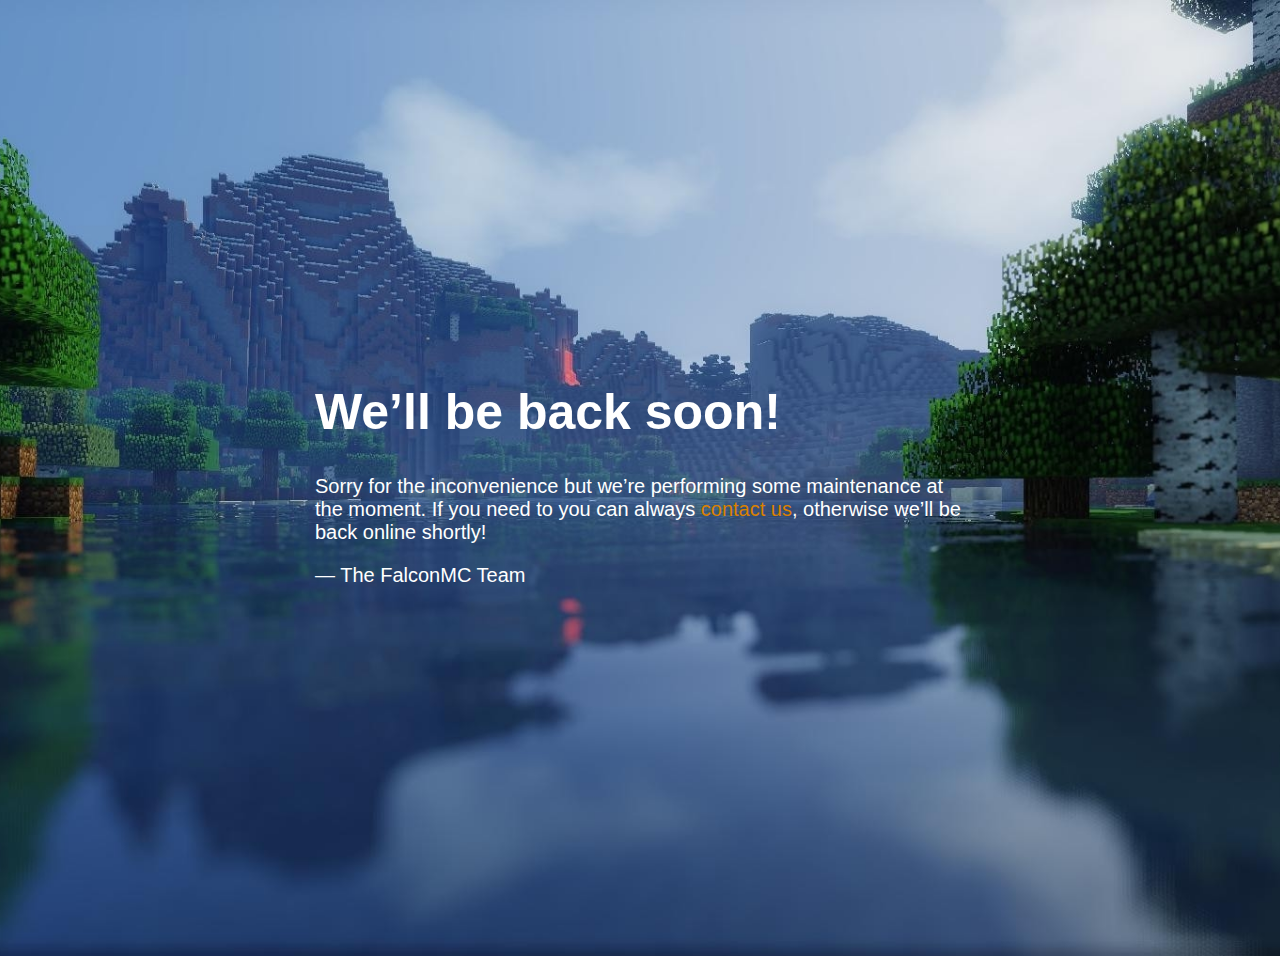
==== index.html @ 45e6666b "Update index.html" ====
<!doctype html>
<title>Site Maintenance</title>
<style>
  body { 
  text-align: center; 
  padding: 150px; background: url(wallpaper.jpg) no-repeat top;
	background-size: cover;
	-webkit-background-size: cover;
	-moz-background-size: cover;
	-o-background-size: cover;
	-ms-background-size: cover;
	position: relative;
	z-index: 0;
	min-height: 100vh;
	align-items: center;
	display: grid;
	padding: 20px 0; 
  }
  
  h1 { 
    font-size: 50px;
  }
  
  body {
    font: 20px Helvetica, sans-serif;
    color: #FFFFFF; 
  }
  
  article { 
    display: block;
    text-align: left;
    width: 650px; margin: 0 auto;
  }
  
  a { color: #dc8100;
    text-decoration: none;
  }
  
  a:hover { color: #333;
    text-decoration: none;
  }
  
</style>

<article>
    <h1>We&rsquo;ll be back soon!</h1>
    <div>
        <p>Sorry for the inconvenience but we&rsquo;re performing some maintenance at the moment. If you need to you can always <a href="https://falcon-network.net/discord">contact us</a>, otherwise we&rsquo;ll be back online shortly!</p>
        <p>&mdash; The FalconMC Team</p>
    </div>
</article>
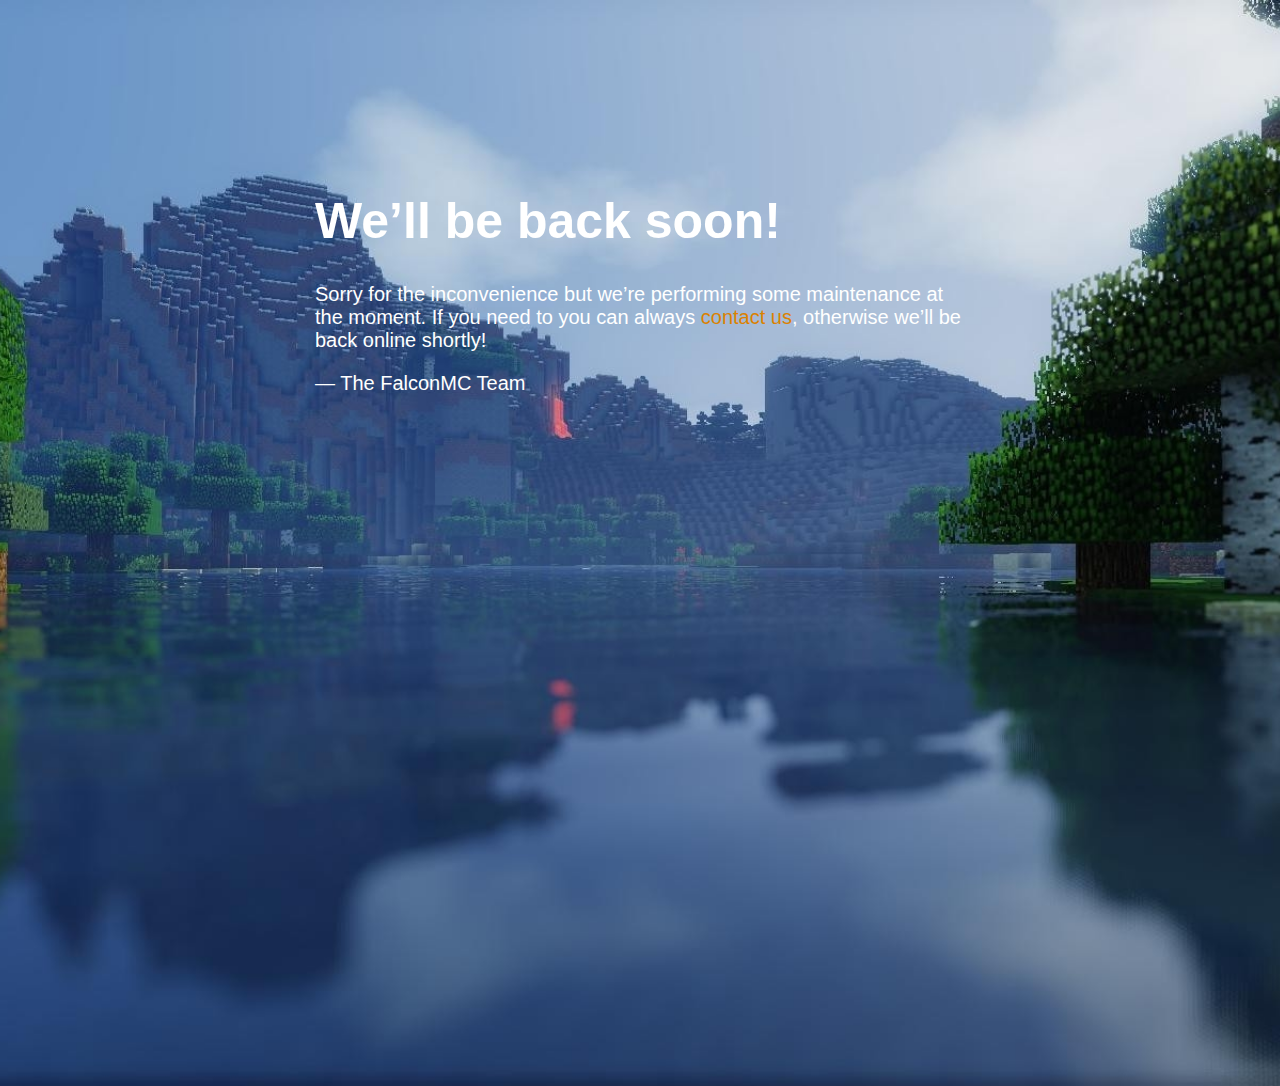
==== commit d36818f9: "Update index.html" ====
--- a/index.html
+++ b/index.html
@@ -1,47 +1,23 @@
 <!doctype html>
-<title>Site Maintenance</title>
+<head>
+    <title>Site Maintenance</title>
+    <meta charset="utf-8"/>
+    <meta name="robots" content="noindex"/>
+    <meta name="viewport" content="width=device-width, initial-scale=1.0">
 <style>
-  body { 
-  text-align: center; 
-  padding: 150px; background: url(wallpaper.jpg) no-repeat top;
-	background-size: cover;
-	-webkit-background-size: cover;
-	-moz-background-size: cover;
-	-o-background-size: cover;
-	-ms-background-size: cover;
-	position: relative;
-	z-index: 0;
-	min-height: 100vh;
-	align-items: center;
-	display: grid;
-	padding: 20px 0; 
-  }
-  
-  h1 { 
-    font-size: 50px;
-  }
-  
-  body {
-    font: 20px Helvetica, sans-serif;
-    color: #FFFFFF; 
-  }
-  
-  article { 
-    display: block;
-    text-align: left;
-    width: 650px; margin: 0 auto;
-  }
-  
-  a { color: #dc8100;
-    text-decoration: none;
-  }
-  
-  a:hover { color: #333;
-    text-decoration: none;
-  }
+	
+	body { text-align: center; padding: 20px; font: 20px Helvetica, sans-serif; color: #333; align-items: center; align-items: center; min-height: 100vh; z-index: 0; position: relative;background: url(wallpaper.jpg) no-repeat top; background-size: cover; -webkit-background-size: cover; -moz-background-size: cover; -o-background-size: cover; -ms-background-size: cover; }
+      @media (min-width: 768px){
+        body{ padding-top: 150px;  font: 20px Helvetica, sans-serif; color: #FFFFFF; }
+      }
+      h1 { font-size: 50px; }
+      article { display: block; text-align: left; max-width: 650px; margin: 0 auto; }
+      a { color: #dc8100; text-decoration: none; }
+      a:hover { color: #333; text-decoration: none; }
   
 </style>
-
+	
+<body>
 <article>
     <h1>We&rsquo;ll be back soon!</h1>
     <div>
@@ -49,3 +25,5 @@
         <p>&mdash; The FalconMC Team</p>
     </div>
 </article>
+	</body>
+	</html>
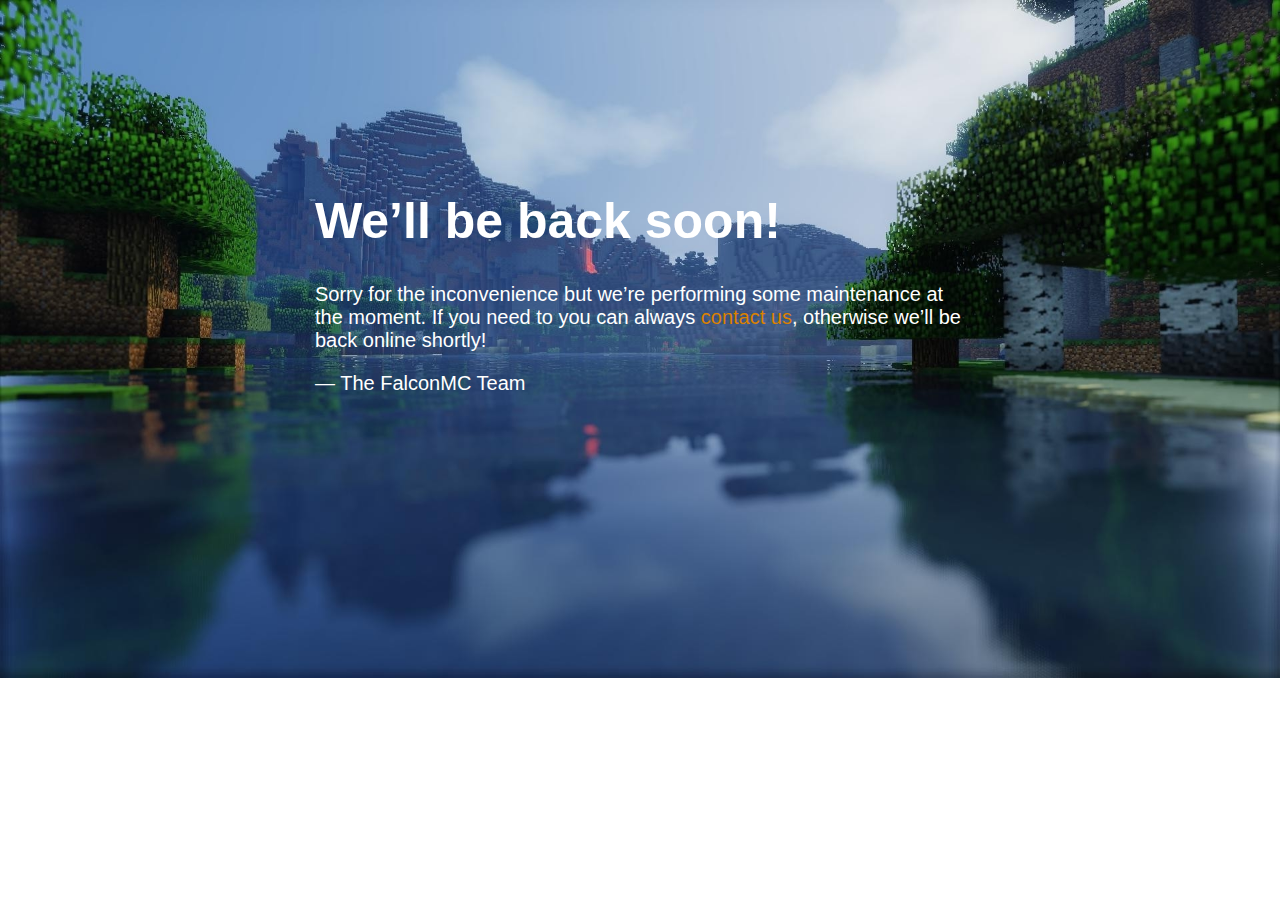
==== commit eaace498: "Update index.html" ====
--- a/index.html
+++ b/index.html
@@ -6,7 +6,7 @@
     <meta name="viewport" content="width=device-width, initial-scale=1.0">
 <style>
 	
-	body { text-align: center; padding: 20px; font: 20px Helvetica, sans-serif; color: #333; align-items: center; align-items: center; min-height: 100vh; z-index: 0; position: relative;background: url(wallpaper.jpg) no-repeat top; background-size: cover; -webkit-background-size: cover; -moz-background-size: cover; -o-background-size: cover; -ms-background-size: cover; }
+	body { text-align: center; padding: 20px; font: 20px Helvetica, sans-serif; color: #333; align-items: center; align-items: center; z-index: 0; position: relative; background: url(wallpaper.jpg) no-repeat top; background-size: cover; -webkit-background-size: cover; -moz-background-size: cover; -o-background-size: cover; -ms-background-size: cover; }
       @media (min-width: 768px){
         body{ padding-top: 150px;  font: 20px Helvetica, sans-serif; color: #FFFFFF; }
       }
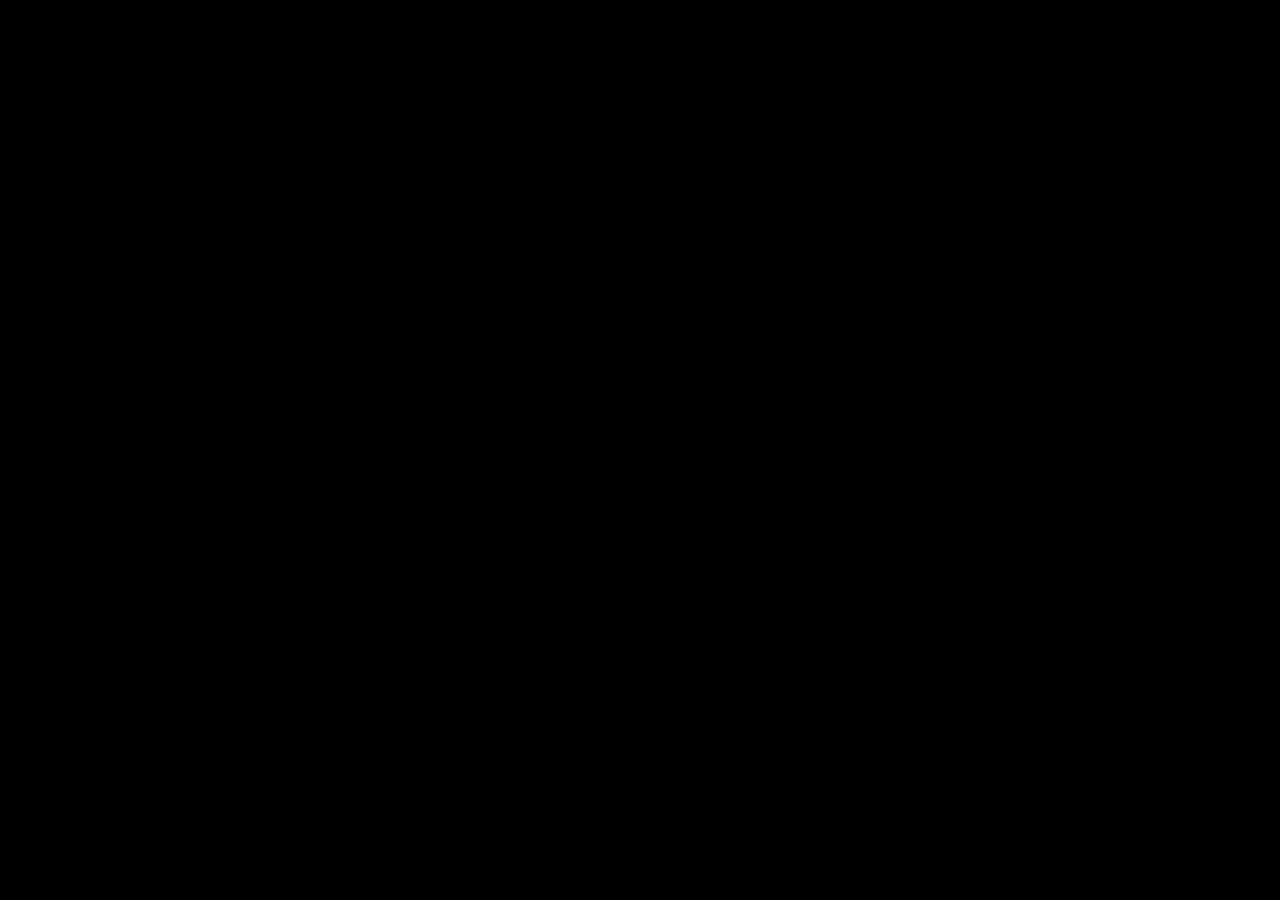
==== commit d0fdb6af: "Rename second-index.html to index.html" ====
--- a/index.html
+++ b/index.html
@@ -1,29 +1,86 @@
-<!doctype html>
-<head>
-    <title>Site Maintenance</title>
-    <meta charset="utf-8"/>
-    <meta name="robots" content="noindex"/>
-    <meta name="viewport" content="width=device-width, initial-scale=1.0">
-<style>
-	
-	body { text-align: center; padding: 20px; font: 20px Helvetica, sans-serif; color: #333; align-items: center; align-items: center; z-index: 0; position: relative; background: url(wallpaper.jpg) no-repeat top; background-size: cover; -webkit-background-size: cover; -moz-background-size: cover; -o-background-size: cover; -ms-background-size: cover; }
-      @media (min-width: 768px){
-        body{ padding-top: 150px;  font: 20px Helvetica, sans-serif; color: #FFFFFF; }
-      }
-      h1 { font-size: 50px; }
-      article { display: block; text-align: left; max-width: 650px; margin: 0 auto; }
-      a { color: #dc8100; text-decoration: none; }
-      a:hover { color: #333; text-decoration: none; }
-  
-</style>
-	
-<body>
-<article>
-    <h1>We&rsquo;ll be back soon!</h1>
-    <div>
-        <p>Sorry for the inconvenience but we&rsquo;re performing some maintenance at the moment. If you need to you can always <a href="https://falcon-network.net/discord">contact us</a>, otherwise we&rsquo;ll be back online shortly!</p>
-        <p>&mdash; The FalconMC Team</p>
-    </div>
-</article>
-	</body>
-	</html>
+<!DOCTYPE html>
+<html>
+<head>
+	<title>FalconMC | Portal</title>
+  	 <meta charset="utf-8" />
+   	 <meta http-equiv="X-UA-Compatible" content="IE=edge" />
+    	 <meta name="HandheldFriendly" content="True" />
+   	 <meta name="viewport" content="width=device-width, initial-scale=1.0" />>
+	<meta charset="utf-8">
+	<link rel="preconnect" href="https://fonts.googleapis.com">
+	<link rel="preconnect" href="https://fonts.gstatic.com" crossorigin>
+	<link href="https://fonts.googleapis.com/css2?family=Open+Sans:wght@400;700&display=swap" rel="stylesheet">
+	<link rel="stylesheet" href="../css/stylesheet.css">
+	<link rel="stylesheet" href="../fontawesome/css/all.min.css">
+	
+	<!-- Favicon -->
+	<link rel="icon" type="image/x-icon" href="../img/falcon.png">
+	
+	<script type='text/javascript' src='//pl17893690.highperformancecpmgate.com/2e/16/d6/2e16d6b03255f016e2cbae845dadb866.js'></script>
+	<script  src="https://code.jquery.com/jquery-3.5.1.min.js"  integrity="sha256-9/aliU8dGd2tb6OSsuzixeV4y/faTqgFtohetphbbj0=" crossorigin="anonymous"></script>
+	<script src="/assets/built/casper.js?v=2ae708477c"></script>
+	<script src="https://unpkg.com/aos@2.3.1/dist/aos.js"></script>
+	<script src="https://code.jquery.com/jquery-2.2.4.min.js"></script>
+	
+	
+</head>
+<body>
+	<div class="container">
+	  <div class="snow">
+		<div class="logo">
+			<img src="../img/falcon.png" alt="FalconMC Server Logo">
+		</div>
+
+
+		<div class="playercount">
+			<p>Play with <span class="sip" data-ip="play.falcon-network.net" data-port="25565">
+			</span> other players on <span class="ip">play.falcon-network.net</span></p>
+		</div>
+		<hr>
+
+		<div class="items">
+			<a href="https://chat.falcon-network.net" class="item forum"> <i class="fa fa-book-open fa-4x" alt="Forum icon" style="color:#ffffff"></i>
+				<div>
+					<p class="title">Forum</p>
+				</div>
+			</a>
+			
+			<a href="https://store.falcon-network.net/" class="item store"> <i class="fa fa-shopping-cart fa-4x" alt="Store icon" style="color:#ffffff"></i>
+				<div>
+					<p class="title">Store</p>
+				</div>
+			</a>
+			
+			<a href="https://falcon-network.net/discord" class="item forums"> <i class="fab fa-discord fa-4x" alt="Discord icon" style="color:#ffffff"></i>
+				<div>
+					<p class="title">Discord</p>
+				</div>
+			</a>
+
+		</div>
+		<br><br><p class="subtitle">Follow us on our amazing platforms!</p><br>
+		<div class="social">
+			<a href="https://falcon-network.net/instagram" class="item forums"> <i class="fab fa-instagram" style="color:#ffffff"></i></a>
+			<a href="https://falcon-network.net/twitter" class="item forums"> <i class="fab fa-twitter" style="color:#ffffff"></i></a>
+			<a href="https://falcon-network.net/youtube" class="item forums"> <i class="fab fa-youtube" style="color:#ffffff"></i></a>
+			<a href="https://falcon-network.net/twitch" class="item forums"> <i class="fab fa-twitch" style="color:#ffffff"></i></a>
+			<a href="https://falcon-network.net/tiktok" class="item forums"> <i class="fab fa-tiktok" style="color:#ffffff"></i></a>
+		</div>
+	  </div>	
+	</div>
+	
+ <div class="intro">
+        <div class="intro-text">
+          <h1 class="hidee">
+            <div id="LogoAnim">
+            </div>
+          </h1>
+        </div>
+      </div>
+      <div class="slider"></div>
+
+	<script src="https://ajax.googleapis.com/ajax/libs/jquery/3.6.0/jquery.min.js"></script>
+	<script src="../js/firefly.js" type="text/javascript"></script>
+	<script src="../js/main.js" type="text/javascript"></script>
+</body>
+</html>
--- a/css/stylesheet.css
+++ b/css/stylesheet.css
@@ -0,0 +1,297 @@
+* {
+	box-sizing: border-box;
+}
+
+body {
+	background: linear-gradient(rgba(20, 26, 35,0.55),rgba(20, 26, 35, 0.55)),
+				url("../img/background.gif") no-repeat center center fixed;
+	background-size: cover;
+	font-family: "Open Sans", Helvetica;
+	margin: 0;
+	position: relative;
+}
+
+html, body {
+	width: 100vw;
+	height: 100vh;
+	overflow-x: hidden;
+	display: -webkit-box;
+	display: -ms-flexbox;
+	display: flex;
+	-webkit-box-pack: center;
+	    -ms-flex-pack: center;
+	        justify-content: center;
+	-webkit-box-align: center;
+	    -ms-flex-align: center;
+	        align-items: center;
+}
+
+a {
+	text-decoration: none;
+}
+
+p {
+	margin: 0;
+	padding: 3px;
+}
+
+.container {
+	text-align: center;
+}
+
+.logo img {
+	width: 225px; /* Change image size for mobile */
+	-webkit-animation-name: logo;
+	        animation-name: logo;
+	-webkit-animation-duration: 5s;
+	        animation-duration: 5s;
+	-webkit-animation-iteration-count: infinite;
+	        animation-iteration-count: infinite;
+	-webkit-animation-timing-function: ease-in-out;
+	        animation-timing-function: ease-in-out;
+}
+
+
+@-webkit-keyframes logo {
+	0% {
+		-webkit-transform: scale(1);
+		        transform: scale(1);
+	}
+	50% {
+		-webkit-transform: scale(1.07);
+		        transform: scale(1.07);
+	}
+	100% {
+		-webkit-transform: scale(1);
+		        transform: scale(1);
+	}
+}
+
+@keyframes logo {
+	0% {
+		-webkit-transform: scale(1);
+		        transform: scale(1);
+	}
+	50% {
+		-webkit-transform: scale(1.07);
+		        transform: scale(1.07);
+	}
+	100% {
+		-webkit-transform: scale(1);
+		        transform: scale(1);
+	}
+}
+
+.playercount {
+	display: inline-block;
+	margin: 20px 15px 0 15px;
+	padding: 2px 0;
+	background-color: transparent;
+	font-size: 1em;
+	color: white;
+	text-align: center;
+	border-radius: 2px 0 2px 0;
+	border-color: #ffffff;
+	line-height: 27px;
+}
+
+.playercount > p > span {
+	font-weight: bold;
+	padding: 1px 4px;
+	border-radius: 3px;
+	background: #737373;
+	margin: 0 3px;
+}
+
+.extrapad {
+	padding: 0;
+}
+
+.ip {
+	cursor: pointer;
+}
+
+.items {
+	display: -webkit-box;
+	display: -ms-flexbox;
+	display: flex;
+	-ms-flex-pack: distribute;
+	    justify-content: space-around;
+	-ms-flex-preferred-size: 100px;
+	    flex-basis: 100px;
+	padding: 18px 0 10px 0;
+
+}
+
+.item img {
+	-webkit-transition: all 0.2s ease;
+	-o-transition: all 0.2s ease;
+	transition: all 0.2s ease;
+	margin-bottom: 7px;
+}
+
+.item img:hover {
+	-webkit-transform:scale(1.1);
+	    -ms-transform:scale(1.1);
+	        transform:scale(1.1);
+}
+
+.img {
+	width: 80%;
+}
+
+.title {
+	font-weight: bold;
+	font-size: 17px;
+	color: white;
+}
+
+.subtitle {
+	color: #ffffff;
+	font-size: 15px;
+}
+
+.title,
+.subtitle {
+	margin: 0;
+	padding: 0;
+}
+
+
+@media {
+
+	.playercount {
+		margin-top: 30px;
+		padding: 5px;
+	}
+
+	.playercount > p > span {
+		padding: 2px 7px;
+	}
+}
+
+@media(min-width: 1250px) {
+	.title {
+		font-size: 24px;
+	}
+
+	.subtitle {
+		font-size: 15px;
+	}
+
+	.logo {
+		margin-bottom: 25px;
+	}
+	.img {
+		width: 100%;
+	}
+	.items {
+		padding: 30px 0 20px 0;
+	}
+	.playercount {
+		font-size: 1.22em;
+		padding: 8px;
+	}
+
+	.extrapad {
+		padding: 0 42.5px;
+	}
+
+	.playercount > p > span {
+		padding: 4px 7px;
+	}
+}
+
+@media(min-width: 1000px) {
+	.items {
+		-webkit-box-pack: center;
+		    -ms-flex-pack: center;
+		        justify-content: center;
+	}
+
+	.item:not(:first-child) {
+		margin-left: 90px;
+	}
+}
+
+/*ANIMATION */
+
+
+.intro {
+    background: black;
+    position: fixed;
+    top: 0;
+    left: 0;
+    width: 100%;
+    height: 100%;
+    z-index: 1000;
+    display: flex;
+    justify-content: center;
+    align-items: center;
+  }
+  .slider {
+    background: linear-gradient(180deg, #EA4433 5%, #E8125B 91%);
+    position: fixed;
+    top: 0;
+    z-index: 1000;
+    left: 0;
+    width: 100%;
+    height: 100%;
+    transform: translateY(100%);
+  }
+  
+  .intro-text {
+    color: rgb(233, 233, 233);
+    font-family: 'Roboto', sans-serif;
+    font-size: 3rem;
+    z-index: 10000;
+  }
+  
+  .hidee {
+    background: black;
+    overflow: hidden;
+    z-index: 10000;
+  }
+  
+  .hidee span {
+    transform: translateY(100%);
+    display: inline-block;
+    
+  }
+  #LogoAnim{
+    position:relative;
+    width:800px;
+    height:300px;
+    background-color:#000;
+    margin:auto;
+    z-index: 10000;
+    overflow:hidden;
+  }
+  
+  #LogoAnim h3 {
+    position: absolute;
+    letter-spacing: 0.2em;
+    text-transform: uppercase;
+    font-weight:700;
+    margin:0;
+    padding:0;
+    z-index: 10003 !important;
+    font-size: 100px;
+    font-weight: 800;
+    text-transform: uppercase;
+    /* Warning: no fallback */
+    background: -webkit-linear-gradient(-86deg, #EA4433 5%, #E8125B 91%);
+    -webkit-background-clip: text;
+    -webkit-text-stroke: 12px transparent;
+    color: #000;
+    width:800px;
+    text-align:center;
+/*     visibility:hidden; */
+    top:65px;
+    font-size: 128px;
+    text-shadow: 0px 4px 10px 0px rgba(255,255,255,0.1);
+    font-family: 'Roboto', sans-serif;
+  } 
+  .slideshow__pause {
+    display: none;
+}
--- a/fontawesome/css/all.min.css
+++ b/fontawesome/css/all.min.css
@@ -0,0 +1,5 @@
+/*!
+ * Font Awesome Free 5.15.3 by @fontawesome - https://fontawesome.com
+ * License - https://fontawesome.com/license/free (Icons: CC BY 4.0, Fonts: SIL OFL 1.1, Code: MIT License)
+ */
+.fa,.fab,.fad,.fal,.far,.fas{-moz-osx-font-smoothing:grayscale;-webkit-font-smoothing:antialiased;display:inline-block;font-style:normal;font-variant:normal;text-rendering:auto;line-height:1}.fa-lg{font-size:1.33333em;line-height:.75em;vertical-align:-.0667em}.fa-xs{font-size:.75em}.fa-sm{font-size:.875em}.fa-1x{font-size:1em}.fa-2x{font-size:2em}.fa-3x{font-size:3em}.fa-4x{font-size:4em}.fa-5x{font-size:5em}.fa-6x{font-size:6em}.fa-7x{font-size:7em}.fa-8x{font-size:8em}.fa-9x{font-size:9em}.fa-10x{font-size:10em}.fa-fw{text-align:center;width:1.25em}.fa-ul{list-style-type:none;margin-left:2.5em;padding-left:0}.fa-ul>li{position:relative}.fa-li{left:-2em;position:absolute;text-align:center;width:2em;line-height:inherit}.fa-border{border:.08em solid #eee;border-radius:.1em;padding:.2em .25em .15em}.fa-pull-left{float:left}.fa-pull-right{float:right}.fa.fa-pull-left,.fab.fa-pull-left,.fal.fa-pull-left,.far.fa-pull-left,.fas.fa-pull-left{margin-right:.3em}.fa.fa-pull-right,.fab.fa-pull-right,.fal.fa-pull-right,.far.fa-pull-right,.fas.fa-pull-right{margin-left:.3em}.fa-spin{-webkit-animation:fa-spin 2s linear infinite;animation:fa-spin 2s linear infinite}.fa-pulse{-webkit-animation:fa-spin 1s steps(8) infinite;animation:fa-spin 1s steps(8) infinite}@-webkit-keyframes fa-spin{0%{-webkit-transform:rotate(0deg);transform:rotate(0deg)}to{-webkit-transform:rotate(1turn);transform:rotate(1turn)}}@keyframes fa-spin{0%{-webkit-transform:rotate(0deg);transform:rotate(0deg)}to{-webkit-transform:rotate(1turn);transform:rotate(1turn)}}.fa-rotate-90{-ms-filter:"progid:DXImageTransform.Microsoft.BasicImage(rotation=1)";-webkit-transform:rotate(90deg);transform:rotate(90deg)}.fa-rotate-180{-ms-filter:"progid:DXImageTransform.Microsoft.BasicImage(rotation=2)";-webkit-transform:rotate(180deg);transform:rotate(180deg)}.fa-rotate-270{-ms-filter:"progid:DXImageTransform.Microsoft.BasicImage(rotation=3)";-webkit-transform:rotate(270deg);transform:rotate(270deg)}.fa-flip-horizontal{-ms-filter:"progid:DXImageTransform.Microsoft.BasicImage(rotation=0, mirror=1)";-webkit-transform:scaleX(-1);transform:scaleX(-1)}.fa-flip-vertical{-webkit-transform:scaleY(-1);transform:scaleY(-1)}.fa-flip-both,.fa-flip-horizontal.fa-flip-vertical,.fa-flip-vertical{-ms-filter:"progid:DXImageTransform.Microsoft.BasicImage(rotation=2, mirror=1)"}.fa-flip-both,.fa-flip-horizontal.fa-flip-vertical{-webkit-transform:scale(-1);transform:scale(-1)}:root .fa-flip-both,:root .fa-flip-horizontal,:root .fa-flip-vertical,:root .fa-rotate-90,:root .fa-rotate-180,:root .fa-rotate-270{-webkit-filter:none;filter:none}.fa-stack{display:inline-block;height:2em;line-height:2em;position:relative;vertical-align:middle;width:2.5em}.fa-stack-1x,.fa-stack-2x{left:0;position:absolute;text-align:center;width:100%}.fa-stack-1x{line-height:inherit}.fa-stack-2x{font-size:2em}.fa-inverse{color:#fff}.fa-500px:before{content:"\f26e"}.fa-accessible-icon:before{content:"\f368"}.fa-accusoft:before{content:"\f369"}.fa-acquisitions-incorporated:before{content:"\f6af"}.fa-ad:before{content:"\f641"}.fa-address-book:before{content:"\f2b9"}.fa-address-card:before{content:"\f2bb"}.fa-adjust:before{content:"\f042"}.fa-adn:before{content:"\f170"}.fa-adversal:before{content:"\f36a"}.fa-affiliatetheme:before{content:"\f36b"}.fa-air-freshener:before{content:"\f5d0"}.fa-airbnb:before{content:"\f834"}.fa-algolia:before{content:"\f36c"}.fa-align-center:before{content:"\f037"}.fa-align-justify:before{content:"\f039"}.fa-align-left:before{content:"\f036"}.fa-align-right:before{content:"\f038"}.fa-alipay:before{content:"\f642"}.fa-allergies:before{content:"\f461"}.fa-amazon:before{content:"\f270"}.fa-amazon-pay:before{content:"\f42c"}.fa-ambulance:before{content:"\f0f9"}.fa-american-sign-language-interpreting:before{content:"\f2a3"}.fa-amilia:before{content:"\f36d"}.fa-anchor:before{content:"\f13d"}.fa-android:before{content:"\f17b"}.fa-angellist:before{content:"\f209"}.fa-angle-double-down:before{content:"\f103"}.fa-angle-double-left:before{content:"\f100"}.fa-angle-double-right:before{content:"\f101"}.fa-angle-double-up:before{content:"\f102"}.fa-angle-down:before{content:"\f107"}.fa-angle-left:before{content:"\f104"}.fa-angle-right:before{content:"\f105"}.fa-angle-up:before{content:"\f106"}.fa-angry:before{content:"\f556"}.fa-angrycreative:before{content:"\f36e"}.fa-angular:before{content:"\f420"}.fa-ankh:before{content:"\f644"}.fa-app-store:before{content:"\f36f"}.fa-app-store-ios:before{content:"\f370"}.fa-apper:before{content:"\f371"}.fa-apple:before{content:"\f179"}.fa-apple-alt:before{content:"\f5d1"}.fa-apple-pay:before{content:"\f415"}.fa-archive:before{content:"\f187"}.fa-archway:before{content:"\f557"}.fa-arrow-alt-circle-down:before{content:"\f358"}.fa-arrow-alt-circle-left:before{content:"\f359"}.fa-arrow-alt-circle-right:before{content:"\f35a"}.fa-arrow-alt-circle-up:before{content:"\f35b"}.fa-arrow-circle-down:before{content:"\f0ab"}.fa-arrow-circle-left:before{content:"\f0a8"}.fa-arrow-circle-right:before{content:"\f0a9"}.fa-arrow-circle-up:before{content:"\f0aa"}.fa-arrow-down:before{content:"\f063"}.fa-arrow-left:before{content:"\f060"}.fa-arrow-right:before{content:"\f061"}.fa-arrow-up:before{content:"\f062"}.fa-arrows-alt:before{content:"\f0b2"}.fa-arrows-alt-h:before{content:"\f337"}.fa-arrows-alt-v:before{content:"\f338"}.fa-artstation:before{content:"\f77a"}.fa-assistive-listening-systems:before{content:"\f2a2"}.fa-asterisk:before{content:"\f069"}.fa-asymmetrik:before{content:"\f372"}.fa-at:before{content:"\f1fa"}.fa-atlas:before{content:"\f558"}.fa-atlassian:before{content:"\f77b"}.fa-atom:before{content:"\f5d2"}.fa-audible:before{content:"\f373"}.fa-audio-description:before{content:"\f29e"}.fa-autoprefixer:before{content:"\f41c"}.fa-avianex:before{content:"\f374"}.fa-aviato:before{content:"\f421"}.fa-award:before{content:"\f559"}.fa-aws:before{content:"\f375"}.fa-baby:before{content:"\f77c"}.fa-baby-carriage:before{content:"\f77d"}.fa-backspace:before{content:"\f55a"}.fa-backward:before{content:"\f04a"}.fa-bacon:before{content:"\f7e5"}.fa-bacteria:before{content:"\e059"}.fa-bacterium:before{content:"\e05a"}.fa-bahai:before{content:"\f666"}.fa-balance-scale:before{content:"\f24e"}.fa-balance-scale-left:before{content:"\f515"}.fa-balance-scale-right:before{content:"\f516"}.fa-ban:before{content:"\f05e"}.fa-band-aid:before{content:"\f462"}.fa-bandcamp:before{content:"\f2d5"}.fa-barcode:before{content:"\f02a"}.fa-bars:before{content:"\f0c9"}.fa-baseball-ball:before{content:"\f433"}.fa-basketball-ball:before{content:"\f434"}.fa-bath:before{content:"\f2cd"}.fa-battery-empty:before{content:"\f244"}.fa-battery-full:before{content:"\f240"}.fa-battery-half:before{content:"\f242"}.fa-battery-quarter:before{content:"\f243"}.fa-battery-three-quarters:before{content:"\f241"}.fa-battle-net:before{content:"\f835"}.fa-bed:before{content:"\f236"}.fa-beer:before{content:"\f0fc"}.fa-behance:before{content:"\f1b4"}.fa-behance-square:before{content:"\f1b5"}.fa-bell:before{content:"\f0f3"}.fa-bell-slash:before{content:"\f1f6"}.fa-bezier-curve:before{content:"\f55b"}.fa-bible:before{content:"\f647"}.fa-bicycle:before{content:"\f206"}.fa-biking:before{content:"\f84a"}.fa-bimobject:before{content:"\f378"}.fa-binoculars:before{content:"\f1e5"}.fa-biohazard:before{content:"\f780"}.fa-birthday-cake:before{content:"\f1fd"}.fa-bitbucket:before{content:"\f171"}.fa-bitcoin:before{content:"\f379"}.fa-bity:before{content:"\f37a"}.fa-black-tie:before{content:"\f27e"}.fa-blackberry:before{content:"\f37b"}.fa-blender:before{content:"\f517"}.fa-blender-phone:before{content:"\f6b6"}.fa-blind:before{content:"\f29d"}.fa-blog:before{content:"\f781"}.fa-blogger:before{content:"\f37c"}.fa-blogger-b:before{content:"\f37d"}.fa-bluetooth:before{content:"\f293"}.fa-bluetooth-b:before{content:"\f294"}.fa-bold:before{content:"\f032"}.fa-bolt:before{content:"\f0e7"}.fa-bomb:before{content:"\f1e2"}.fa-bone:before{content:"\f5d7"}.fa-bong:before{content:"\f55c"}.fa-book:before{content:"\f02d"}.fa-book-dead:before{content:"\f6b7"}.fa-book-medical:before{content:"\f7e6"}.fa-book-open:before{content:"\f518"}.fa-book-reader:before{content:"\f5da"}.fa-bookmark:before{content:"\f02e"}.fa-bootstrap:before{content:"\f836"}.fa-border-all:before{content:"\f84c"}.fa-border-none:before{content:"\f850"}.fa-border-style:before{content:"\f853"}.fa-bowling-ball:before{content:"\f436"}.fa-box:before{content:"\f466"}.fa-box-open:before{content:"\f49e"}.fa-box-tissue:before{content:"\e05b"}.fa-boxes:before{content:"\f468"}.fa-braille:before{content:"\f2a1"}.fa-brain:before{content:"\f5dc"}.fa-bread-slice:before{content:"\f7ec"}.fa-briefcase:before{content:"\f0b1"}.fa-briefcase-medical:before{content:"\f469"}.fa-broadcast-tower:before{content:"\f519"}.fa-broom:before{content:"\f51a"}.fa-brush:before{content:"\f55d"}.fa-btc:before{content:"\f15a"}.fa-buffer:before{content:"\f837"}.fa-bug:before{content:"\f188"}.fa-building:before{content:"\f1ad"}.fa-bullhorn:before{content:"\f0a1"}.fa-bullseye:before{content:"\f140"}.fa-burn:before{content:"\f46a"}.fa-buromobelexperte:before{content:"\f37f"}.fa-bus:before{content:"\f207"}.fa-bus-alt:before{content:"\f55e"}.fa-business-time:before{content:"\f64a"}.fa-buy-n-large:before{content:"\f8a6"}.fa-buysellads:before{content:"\f20d"}.fa-calculator:before{content:"\f1ec"}.fa-calendar:before{content:"\f133"}.fa-calendar-alt:before{content:"\f073"}.fa-calendar-check:before{content:"\f274"}.fa-calendar-day:before{content:"\f783"}.fa-calendar-minus:before{content:"\f272"}.fa-calendar-plus:before{content:"\f271"}.fa-calendar-times:before{content:"\f273"}.fa-calendar-week:before{content:"\f784"}.fa-camera:before{content:"\f030"}.fa-camera-retro:before{content:"\f083"}.fa-campground:before{content:"\f6bb"}.fa-canadian-maple-leaf:before{content:"\f785"}.fa-candy-cane:before{content:"\f786"}.fa-cannabis:before{content:"\f55f"}.fa-capsules:before{content:"\f46b"}.fa-car:before{content:"\f1b9"}.fa-car-alt:before{content:"\f5de"}.fa-car-battery:before{content:"\f5df"}.fa-car-crash:before{content:"\f5e1"}.fa-car-side:before{content:"\f5e4"}.fa-caravan:before{content:"\f8ff"}.fa-caret-down:before{content:"\f0d7"}.fa-caret-left:before{content:"\f0d9"}.fa-caret-right:before{content:"\f0da"}.fa-caret-square-down:before{content:"\f150"}.fa-caret-square-left:before{content:"\f191"}.fa-caret-square-right:before{content:"\f152"}.fa-caret-square-up:before{content:"\f151"}.fa-caret-up:before{content:"\f0d8"}.fa-carrot:before{content:"\f787"}.fa-cart-arrow-down:before{content:"\f218"}.fa-cart-plus:before{content:"\f217"}.fa-cash-register:before{content:"\f788"}.fa-cat:before{content:"\f6be"}.fa-cc-amazon-pay:before{content:"\f42d"}.fa-cc-amex:before{content:"\f1f3"}.fa-cc-apple-pay:before{content:"\f416"}.fa-cc-diners-club:before{content:"\f24c"}.fa-cc-discover:before{content:"\f1f2"}.fa-cc-jcb:before{content:"\f24b"}.fa-cc-mastercard:before{content:"\f1f1"}.fa-cc-paypal:before{content:"\f1f4"}.fa-cc-stripe:before{content:"\f1f5"}.fa-cc-visa:before{content:"\f1f0"}.fa-centercode:before{content:"\f380"}.fa-centos:before{content:"\f789"}.fa-certificate:before{content:"\f0a3"}.fa-chair:before{content:"\f6c0"}.fa-chalkboard:before{content:"\f51b"}.fa-chalkboard-teacher:before{content:"\f51c"}.fa-charging-station:before{content:"\f5e7"}.fa-chart-area:before{content:"\f1fe"}.fa-chart-bar:before{content:"\f080"}.fa-chart-line:before{content:"\f201"}.fa-chart-pie:before{content:"\f200"}.fa-check:before{content:"\f00c"}.fa-check-circle:before{content:"\f058"}.fa-check-double:before{content:"\f560"}.fa-check-square:before{content:"\f14a"}.fa-cheese:before{content:"\f7ef"}.fa-chess:before{content:"\f439"}.fa-chess-bishop:before{content:"\f43a"}.fa-chess-board:before{content:"\f43c"}.fa-chess-king:before{content:"\f43f"}.fa-chess-knight:before{content:"\f441"}.fa-chess-pawn:before{content:"\f443"}.fa-chess-queen:before{content:"\f445"}.fa-chess-rook:before{content:"\f447"}.fa-chevron-circle-down:before{content:"\f13a"}.fa-chevron-circle-left:before{content:"\f137"}.fa-chevron-circle-right:before{content:"\f138"}.fa-chevron-circle-up:before{content:"\f139"}.fa-chevron-down:before{content:"\f078"}.fa-chevron-left:before{content:"\f053"}.fa-chevron-right:before{content:"\f054"}.fa-chevron-up:before{content:"\f077"}.fa-child:before{content:"\f1ae"}.fa-chrome:before{content:"\f268"}.fa-chromecast:before{content:"\f838"}.fa-church:before{content:"\f51d"}.fa-circle:before{content:"\f111"}.fa-circle-notch:before{content:"\f1ce"}.fa-city:before{content:"\f64f"}.fa-clinic-medical:before{content:"\f7f2"}.fa-clipboard:before{content:"\f328"}.fa-clipboard-check:before{content:"\f46c"}.fa-clipboard-list:before{content:"\f46d"}.fa-clock:before{content:"\f017"}.fa-clone:before{content:"\f24d"}.fa-closed-captioning:before{content:"\f20a"}.fa-cloud:before{content:"\f0c2"}.fa-cloud-download-alt:before{content:"\f381"}.fa-cloud-meatball:before{content:"\f73b"}.fa-cloud-moon:before{content:"\f6c3"}.fa-cloud-moon-rain:before{content:"\f73c"}.fa-cloud-rain:before{content:"\f73d"}.fa-cloud-showers-heavy:before{content:"\f740"}.fa-cloud-sun:before{content:"\f6c4"}.fa-cloud-sun-rain:before{content:"\f743"}.fa-cloud-upload-alt:before{content:"\f382"}.fa-cloudflare:before{content:"\e07d"}.fa-cloudscale:before{content:"\f383"}.fa-cloudsmith:before{content:"\f384"}.fa-cloudversify:before{content:"\f385"}.fa-cocktail:before{content:"\f561"}.fa-code:before{content:"\f121"}.fa-code-branch:before{content:"\f126"}.fa-codepen:before{content:"\f1cb"}.fa-codiepie:before{content:"\f284"}.fa-coffee:before{content:"\f0f4"}.fa-cog:before{content:"\f013"}.fa-cogs:before{content:"\f085"}.fa-coins:before{content:"\f51e"}.fa-columns:before{content:"\f0db"}.fa-comment:before{content:"\f075"}.fa-comment-alt:before{content:"\f27a"}.fa-comment-dollar:before{content:"\f651"}.fa-comment-dots:before{content:"\f4ad"}.fa-comment-medical:before{content:"\f7f5"}.fa-comment-slash:before{content:"\f4b3"}.fa-comments:before{content:"\f086"}.fa-comments-dollar:before{content:"\f653"}.fa-compact-disc:before{content:"\f51f"}.fa-compass:before{content:"\f14e"}.fa-compress:before{content:"\f066"}.fa-compress-alt:before{content:"\f422"}.fa-compress-arrows-alt:before{content:"\f78c"}.fa-concierge-bell:before{content:"\f562"}.fa-confluence:before{content:"\f78d"}.fa-connectdevelop:before{content:"\f20e"}.fa-contao:before{content:"\f26d"}.fa-cookie:before{content:"\f563"}.fa-cookie-bite:before{content:"\f564"}.fa-copy:before{content:"\f0c5"}.fa-copyright:before{content:"\f1f9"}.fa-cotton-bureau:before{content:"\f89e"}.fa-couch:before{content:"\f4b8"}.fa-cpanel:before{content:"\f388"}.fa-creative-commons:before{content:"\f25e"}.fa-creative-commons-by:before{content:"\f4e7"}.fa-creative-commons-nc:before{content:"\f4e8"}.fa-creative-commons-nc-eu:before{content:"\f4e9"}.fa-creative-commons-nc-jp:before{content:"\f4ea"}.fa-creative-commons-nd:before{content:"\f4eb"}.fa-creative-commons-pd:before{content:"\f4ec"}.fa-creative-commons-pd-alt:before{content:"\f4ed"}.fa-creative-commons-remix:before{content:"\f4ee"}.fa-creative-commons-sa:before{content:"\f4ef"}.fa-creative-commons-sampling:before{content:"\f4f0"}.fa-creative-commons-sampling-plus:before{content:"\f4f1"}.fa-creative-commons-share:before{content:"\f4f2"}.fa-creative-commons-zero:before{content:"\f4f3"}.fa-credit-card:before{content:"\f09d"}.fa-critical-role:before{content:"\f6c9"}.fa-crop:before{content:"\f125"}.fa-crop-alt:before{content:"\f565"}.fa-cross:before{content:"\f654"}.fa-crosshairs:before{content:"\f05b"}.fa-crow:before{content:"\f520"}.fa-crown:before{content:"\f521"}.fa-crutch:before{content:"\f7f7"}.fa-css3:before{content:"\f13c"}.fa-css3-alt:before{content:"\f38b"}.fa-cube:before{content:"\f1b2"}.fa-cubes:before{content:"\f1b3"}.fa-cut:before{content:"\f0c4"}.fa-cuttlefish:before{content:"\f38c"}.fa-d-and-d:before{content:"\f38d"}.fa-d-and-d-beyond:before{content:"\f6ca"}.fa-dailymotion:before{content:"\e052"}.fa-dashcube:before{content:"\f210"}.fa-database:before{content:"\f1c0"}.fa-deaf:before{content:"\f2a4"}.fa-deezer:before{content:"\e077"}.fa-delicious:before{content:"\f1a5"}.fa-democrat:before{content:"\f747"}.fa-deploydog:before{content:"\f38e"}.fa-deskpro:before{content:"\f38f"}.fa-desktop:before{content:"\f108"}.fa-dev:before{content:"\f6cc"}.fa-deviantart:before{content:"\f1bd"}.fa-dharmachakra:before{content:"\f655"}.fa-dhl:before{content:"\f790"}.fa-diagnoses:before{content:"\f470"}.fa-diaspora:before{content:"\f791"}.fa-dice:before{content:"\f522"}.fa-dice-d20:before{content:"\f6cf"}.fa-dice-d6:before{content:"\f6d1"}.fa-dice-five:before{content:"\f523"}.fa-dice-four:before{content:"\f524"}.fa-dice-one:before{content:"\f525"}.fa-dice-six:before{content:"\f526"}.fa-dice-three:before{content:"\f527"}.fa-dice-two:before{content:"\f528"}.fa-digg:before{content:"\f1a6"}.fa-digital-ocean:before{content:"\f391"}.fa-digital-tachograph:before{content:"\f566"}.fa-directions:before{content:"\f5eb"}.fa-discord:before{content:"\f392"}.fa-discourse:before{content:"\f393"}.fa-disease:before{content:"\f7fa"}.fa-divide:before{content:"\f529"}.fa-dizzy:before{content:"\f567"}.fa-dna:before{content:"\f471"}.fa-dochub:before{content:"\f394"}.fa-docker:before{content:"\f395"}.fa-dog:before{content:"\f6d3"}.fa-dollar-sign:before{content:"\f155"}.fa-dolly:before{content:"\f472"}.fa-dolly-flatbed:before{content:"\f474"}.fa-donate:before{content:"\f4b9"}.fa-door-closed:before{content:"\f52a"}.fa-door-open:before{content:"\f52b"}.fa-dot-circle:before{content:"\f192"}.fa-dove:before{content:"\f4ba"}.fa-download:before{content:"\f019"}.fa-draft2digital:before{content:"\f396"}.fa-drafting-compass:before{content:"\f568"}.fa-dragon:before{content:"\f6d5"}.fa-draw-polygon:before{content:"\f5ee"}.fa-dribbble:before{content:"\f17d"}.fa-dribbble-square:before{content:"\f397"}.fa-dropbox:before{content:"\f16b"}.fa-drum:before{content:"\f569"}.fa-drum-steelpan:before{content:"\f56a"}.fa-drumstick-bite:before{content:"\f6d7"}.fa-drupal:before{content:"\f1a9"}.fa-dumbbell:before{content:"\f44b"}.fa-dumpster:before{content:"\f793"}.fa-dumpster-fire:before{content:"\f794"}.fa-dungeon:before{content:"\f6d9"}.fa-dyalog:before{content:"\f399"}.fa-earlybirds:before{content:"\f39a"}.fa-ebay:before{content:"\f4f4"}.fa-edge:before{content:"\f282"}.fa-edge-legacy:before{content:"\e078"}.fa-edit:before{content:"\f044"}.fa-egg:before{content:"\f7fb"}.fa-eject:before{content:"\f052"}.fa-elementor:before{content:"\f430"}.fa-ellipsis-h:before{content:"\f141"}.fa-ellipsis-v:before{content:"\f142"}.fa-ello:before{content:"\f5f1"}.fa-ember:before{content:"\f423"}.fa-empire:before{content:"\f1d1"}.fa-envelope:before{content:"\f0e0"}.fa-envelope-open:before{content:"\f2b6"}.fa-envelope-open-text:before{content:"\f658"}.fa-envelope-square:before{content:"\f199"}.fa-envira:before{content:"\f299"}.fa-equals:before{content:"\f52c"}.fa-eraser:before{content:"\f12d"}.fa-erlang:before{content:"\f39d"}.fa-ethereum:before{content:"\f42e"}.fa-ethernet:before{content:"\f796"}.fa-etsy:before{content:"\f2d7"}.fa-euro-sign:before{content:"\f153"}.fa-evernote:before{content:"\f839"}.fa-exchange-alt:before{content:"\f362"}.fa-exclamation:before{content:"\f12a"}.fa-exclamation-circle:before{content:"\f06a"}.fa-exclamation-triangle:before{content:"\f071"}.fa-expand:before{content:"\f065"}.fa-expand-alt:before{content:"\f424"}.fa-expand-arrows-alt:before{content:"\f31e"}.fa-expeditedssl:before{content:"\f23e"}.fa-external-link-alt:before{content:"\f35d"}.fa-external-link-square-alt:before{content:"\f360"}.fa-eye:before{content:"\f06e"}.fa-eye-dropper:before{content:"\f1fb"}.fa-eye-slash:before{content:"\f070"}.fa-facebook:before{content:"\f09a"}.fa-facebook-f:before{content:"\f39e"}.fa-facebook-messenger:before{content:"\f39f"}.fa-facebook-square:before{content:"\f082"}.fa-fan:before{content:"\f863"}.fa-fantasy-flight-games:before{content:"\f6dc"}.fa-fast-backward:before{content:"\f049"}.fa-fast-forward:before{content:"\f050"}.fa-faucet:before{content:"\e005"}.fa-fax:before{content:"\f1ac"}.fa-feather:before{content:"\f52d"}.fa-feather-alt:before{content:"\f56b"}.fa-fedex:before{content:"\f797"}.fa-fedora:before{content:"\f798"}.fa-female:before{content:"\f182"}.fa-fighter-jet:before{content:"\f0fb"}.fa-figma:before{content:"\f799"}.fa-file:before{content:"\f15b"}.fa-file-alt:before{content:"\f15c"}.fa-file-archive:before{content:"\f1c6"}.fa-file-audio:before{content:"\f1c7"}.fa-file-code:before{content:"\f1c9"}.fa-file-contract:before{content:"\f56c"}.fa-file-csv:before{content:"\f6dd"}.fa-file-download:before{content:"\f56d"}.fa-file-excel:before{content:"\f1c3"}.fa-file-export:before{content:"\f56e"}.fa-file-image:before{content:"\f1c5"}.fa-file-import:before{content:"\f56f"}.fa-file-invoice:before{content:"\f570"}.fa-file-invoice-dollar:before{content:"\f571"}.fa-file-medical:before{content:"\f477"}.fa-file-medical-alt:before{content:"\f478"}.fa-file-pdf:before{content:"\f1c1"}.fa-file-powerpoint:before{content:"\f1c4"}.fa-file-prescription:before{content:"\f572"}.fa-file-signature:before{content:"\f573"}.fa-file-upload:before{content:"\f574"}.fa-file-video:before{content:"\f1c8"}.fa-file-word:before{content:"\f1c2"}.fa-fill:before{content:"\f575"}.fa-fill-drip:before{content:"\f576"}.fa-film:before{content:"\f008"}.fa-filter:before{content:"\f0b0"}.fa-fingerprint:before{content:"\f577"}.fa-fire:before{content:"\f06d"}.fa-fire-alt:before{content:"\f7e4"}.fa-fire-extinguisher:before{content:"\f134"}.fa-firefox:before{content:"\f269"}.fa-firefox-browser:before{content:"\e007"}.fa-first-aid:before{content:"\f479"}.fa-first-order:before{content:"\f2b0"}.fa-first-order-alt:before{content:"\f50a"}.fa-firstdraft:before{content:"\f3a1"}.fa-fish:before{content:"\f578"}.fa-fist-raised:before{content:"\f6de"}.fa-flag:before{content:"\f024"}.fa-flag-checkered:before{content:"\f11e"}.fa-flag-usa:before{content:"\f74d"}.fa-flask:before{content:"\f0c3"}.fa-flickr:before{content:"\f16e"}.fa-flipboard:before{content:"\f44d"}.fa-flushed:before{content:"\f579"}.fa-fly:before{content:"\f417"}.fa-folder:before{content:"\f07b"}.fa-folder-minus:before{content:"\f65d"}.fa-folder-open:before{content:"\f07c"}.fa-folder-plus:before{content:"\f65e"}.fa-font:before{content:"\f031"}.fa-font-awesome:before{content:"\f2b4"}.fa-font-awesome-alt:before{content:"\f35c"}.fa-font-awesome-flag:before{content:"\f425"}.fa-font-awesome-logo-full:before{content:"\f4e6"}.fa-fonticons:before{content:"\f280"}.fa-fonticons-fi:before{content:"\f3a2"}.fa-football-ball:before{content:"\f44e"}.fa-fort-awesome:before{content:"\f286"}.fa-fort-awesome-alt:before{content:"\f3a3"}.fa-forumbee:before{content:"\f211"}.fa-forward:before{content:"\f04e"}.fa-foursquare:before{content:"\f180"}.fa-free-code-camp:before{content:"\f2c5"}.fa-freebsd:before{content:"\f3a4"}.fa-frog:before{content:"\f52e"}.fa-frown:before{content:"\f119"}.fa-frown-open:before{content:"\f57a"}.fa-fulcrum:before{content:"\f50b"}.fa-funnel-dollar:before{content:"\f662"}.fa-futbol:before{content:"\f1e3"}.fa-galactic-republic:before{content:"\f50c"}.fa-galactic-senate:before{content:"\f50d"}.fa-gamepad:before{content:"\f11b"}.fa-gas-pump:before{content:"\f52f"}.fa-gavel:before{content:"\f0e3"}.fa-gem:before{content:"\f3a5"}.fa-genderless:before{content:"\f22d"}.fa-get-pocket:before{content:"\f265"}.fa-gg:before{content:"\f260"}.fa-gg-circle:before{content:"\f261"}.fa-ghost:before{content:"\f6e2"}.fa-gift:before{content:"\f06b"}.fa-gifts:before{content:"\f79c"}.fa-git:before{content:"\f1d3"}.fa-git-alt:before{content:"\f841"}.fa-git-square:before{content:"\f1d2"}.fa-github:before{content:"\f09b"}.fa-github-alt:before{content:"\f113"}.fa-github-square:before{content:"\f092"}.fa-gitkraken:before{content:"\f3a6"}.fa-gitlab:before{content:"\f296"}.fa-gitter:before{content:"\f426"}.fa-glass-cheers:before{content:"\f79f"}.fa-glass-martini:before{content:"\f000"}.fa-glass-martini-alt:before{content:"\f57b"}.fa-glass-whiskey:before{content:"\f7a0"}.fa-glasses:before{content:"\f530"}.fa-glide:before{content:"\f2a5"}.fa-glide-g:before{content:"\f2a6"}.fa-globe:before{content:"\f0ac"}.fa-globe-africa:before{content:"\f57c"}.fa-globe-americas:before{content:"\f57d"}.fa-globe-asia:before{content:"\f57e"}.fa-globe-europe:before{content:"\f7a2"}.fa-gofore:before{content:"\f3a7"}.fa-golf-ball:before{content:"\f450"}.fa-goodreads:before{content:"\f3a8"}.fa-goodreads-g:before{content:"\f3a9"}.fa-google:before{content:"\f1a0"}.fa-google-drive:before{content:"\f3aa"}.fa-google-pay:before{content:"\e079"}.fa-google-play:before{content:"\f3ab"}.fa-google-plus:before{content:"\f2b3"}.fa-google-plus-g:before{content:"\f0d5"}.fa-google-plus-square:before{content:"\f0d4"}.fa-google-wallet:before{content:"\f1ee"}.fa-gopuram:before{content:"\f664"}.fa-graduation-cap:before{content:"\f19d"}.fa-gratipay:before{content:"\f184"}.fa-grav:before{content:"\f2d6"}.fa-greater-than:before{content:"\f531"}.fa-greater-than-equal:before{content:"\f532"}.fa-grimace:before{content:"\f57f"}.fa-grin:before{content:"\f580"}.fa-grin-alt:before{content:"\f581"}.fa-grin-beam:before{content:"\f582"}.fa-grin-beam-sweat:before{content:"\f583"}.fa-grin-hearts:before{content:"\f584"}.fa-grin-squint:before{content:"\f585"}.fa-grin-squint-tears:before{content:"\f586"}.fa-grin-stars:before{content:"\f587"}.fa-grin-tears:before{content:"\f588"}.fa-grin-tongue:before{content:"\f589"}.fa-grin-tongue-squint:before{content:"\f58a"}.fa-grin-tongue-wink:before{content:"\f58b"}.fa-grin-wink:before{content:"\f58c"}.fa-grip-horizontal:before{content:"\f58d"}.fa-grip-lines:before{content:"\f7a4"}.fa-grip-lines-vertical:before{content:"\f7a5"}.fa-grip-vertical:before{content:"\f58e"}.fa-gripfire:before{content:"\f3ac"}.fa-grunt:before{content:"\f3ad"}.fa-guilded:before{content:"\e07e"}.fa-guitar:before{content:"\f7a6"}.fa-gulp:before{content:"\f3ae"}.fa-h-square:before{content:"\f0fd"}.fa-hacker-news:before{content:"\f1d4"}.fa-hacker-news-square:before{content:"\f3af"}.fa-hackerrank:before{content:"\f5f7"}.fa-hamburger:before{content:"\f805"}.fa-hammer:before{content:"\f6e3"}.fa-hamsa:before{content:"\f665"}.fa-hand-holding:before{content:"\f4bd"}.fa-hand-holding-heart:before{content:"\f4be"}.fa-hand-holding-medical:before{content:"\e05c"}.fa-hand-holding-usd:before{content:"\f4c0"}.fa-hand-holding-water:before{content:"\f4c1"}.fa-hand-lizard:before{content:"\f258"}.fa-hand-middle-finger:before{content:"\f806"}.fa-hand-paper:before{content:"\f256"}.fa-hand-peace:before{content:"\f25b"}.fa-hand-point-down:before{content:"\f0a7"}.fa-hand-point-left:before{content:"\f0a5"}.fa-hand-point-right:before{content:"\f0a4"}.fa-hand-point-up:before{content:"\f0a6"}.fa-hand-pointer:before{content:"\f25a"}.fa-hand-rock:before{content:"\f255"}.fa-hand-scissors:before{content:"\f257"}.fa-hand-sparkles:before{content:"\e05d"}.fa-hand-spock:before{content:"\f259"}.fa-hands:before{content:"\f4c2"}.fa-hands-helping:before{content:"\f4c4"}.fa-hands-wash:before{content:"\e05e"}.fa-handshake:before{content:"\f2b5"}.fa-handshake-alt-slash:before{content:"\e05f"}.fa-handshake-slash:before{content:"\e060"}.fa-hanukiah:before{content:"\f6e6"}.fa-hard-hat:before{content:"\f807"}.fa-hashtag:before{content:"\f292"}.fa-hat-cowboy:before{content:"\f8c0"}.fa-hat-cowboy-side:before{content:"\f8c1"}.fa-hat-wizard:before{content:"\f6e8"}.fa-hdd:before{content:"\f0a0"}.fa-head-side-cough:before{content:"\e061"}.fa-head-side-cough-slash:before{content:"\e062"}.fa-head-side-mask:before{content:"\e063"}.fa-head-side-virus:before{content:"\e064"}.fa-heading:before{content:"\f1dc"}.fa-headphones:before{content:"\f025"}.fa-headphones-alt:before{content:"\f58f"}.fa-headset:before{content:"\f590"}.fa-heart:before{content:"\f004"}.fa-heart-broken:before{content:"\f7a9"}.fa-heartbeat:before{content:"\f21e"}.fa-helicopter:before{content:"\f533"}.fa-highlighter:before{content:"\f591"}.fa-hiking:before{content:"\f6ec"}.fa-hippo:before{content:"\f6ed"}.fa-hips:before{content:"\f452"}.fa-hire-a-helper:before{content:"\f3b0"}.fa-history:before{content:"\f1da"}.fa-hive:before{content:"\e07f"}.fa-hockey-puck:before{content:"\f453"}.fa-holly-berry:before{content:"\f7aa"}.fa-home:before{content:"\f015"}.fa-hooli:before{content:"\f427"}.fa-hornbill:before{content:"\f592"}.fa-horse:before{content:"\f6f0"}.fa-horse-head:before{content:"\f7ab"}.fa-hospital:before{content:"\f0f8"}.fa-hospital-alt:before{content:"\f47d"}.fa-hospital-symbol:before{content:"\f47e"}.fa-hospital-user:before{content:"\f80d"}.fa-hot-tub:before{content:"\f593"}.fa-hotdog:before{content:"\f80f"}.fa-hotel:before{content:"\f594"}.fa-hotjar:before{content:"\f3b1"}.fa-hourglass:before{content:"\f254"}.fa-hourglass-end:before{content:"\f253"}.fa-hourglass-half:before{content:"\f252"}.fa-hourglass-start:before{content:"\f251"}.fa-house-damage:before{content:"\f6f1"}.fa-house-user:before{content:"\e065"}.fa-houzz:before{content:"\f27c"}.fa-hryvnia:before{content:"\f6f2"}.fa-html5:before{content:"\f13b"}.fa-hubspot:before{content:"\f3b2"}.fa-i-cursor:before{content:"\f246"}.fa-ice-cream:before{content:"\f810"}.fa-icicles:before{content:"\f7ad"}.fa-icons:before{content:"\f86d"}.fa-id-badge:before{content:"\f2c1"}.fa-id-card:before{content:"\f2c2"}.fa-id-card-alt:before{content:"\f47f"}.fa-ideal:before{content:"\e013"}.fa-igloo:before{content:"\f7ae"}.fa-image:before{content:"\f03e"}.fa-images:before{content:"\f302"}.fa-imdb:before{content:"\f2d8"}.fa-inbox:before{content:"\f01c"}.fa-indent:before{content:"\f03c"}.fa-industry:before{content:"\f275"}.fa-infinity:before{content:"\f534"}.fa-info:before{content:"\f129"}.fa-info-circle:before{content:"\f05a"}.fa-innosoft:before{content:"\e080"}.fa-instagram:before{content:"\f16d"}.fa-instagram-square:before{content:"\e055"}.fa-instalod:before{content:"\e081"}.fa-intercom:before{content:"\f7af"}.fa-internet-explorer:before{content:"\f26b"}.fa-invision:before{content:"\f7b0"}.fa-ioxhost:before{content:"\f208"}.fa-italic:before{content:"\f033"}.fa-itch-io:before{content:"\f83a"}.fa-itunes:before{content:"\f3b4"}.fa-itunes-note:before{content:"\f3b5"}.fa-java:before{content:"\f4e4"}.fa-jedi:before{content:"\f669"}.fa-jedi-order:before{content:"\f50e"}.fa-jenkins:before{content:"\f3b6"}.fa-jira:before{content:"\f7b1"}.fa-joget:before{content:"\f3b7"}.fa-joint:before{content:"\f595"}.fa-joomla:before{content:"\f1aa"}.fa-journal-whills:before{content:"\f66a"}.fa-js:before{content:"\f3b8"}.fa-js-square:before{content:"\f3b9"}.fa-jsfiddle:before{content:"\f1cc"}.fa-kaaba:before{content:"\f66b"}.fa-kaggle:before{content:"\f5fa"}.fa-key:before{content:"\f084"}.fa-keybase:before{content:"\f4f5"}.fa-keyboard:before{content:"\f11c"}.fa-keycdn:before{content:"\f3ba"}.fa-khanda:before{content:"\f66d"}.fa-kickstarter:before{content:"\f3bb"}.fa-kickstarter-k:before{content:"\f3bc"}.fa-kiss:before{content:"\f596"}.fa-kiss-beam:before{content:"\f597"}.fa-kiss-wink-heart:before{content:"\f598"}.fa-kiwi-bird:before{content:"\f535"}.fa-korvue:before{content:"\f42f"}.fa-landmark:before{content:"\f66f"}.fa-language:before{content:"\f1ab"}.fa-laptop:before{content:"\f109"}.fa-laptop-code:before{content:"\f5fc"}.fa-laptop-house:before{content:"\e066"}.fa-laptop-medical:before{content:"\f812"}.fa-laravel:before{content:"\f3bd"}.fa-lastfm:before{content:"\f202"}.fa-lastfm-square:before{content:"\f203"}.fa-laugh:before{content:"\f599"}.fa-laugh-beam:before{content:"\f59a"}.fa-laugh-squint:before{content:"\f59b"}.fa-laugh-wink:before{content:"\f59c"}.fa-layer-group:before{content:"\f5fd"}.fa-leaf:before{content:"\f06c"}.fa-leanpub:before{content:"\f212"}.fa-lemon:before{content:"\f094"}.fa-less:before{content:"\f41d"}.fa-less-than:before{content:"\f536"}.fa-less-than-equal:before{content:"\f537"}.fa-level-down-alt:before{content:"\f3be"}.fa-level-up-alt:before{content:"\f3bf"}.fa-life-ring:before{content:"\f1cd"}.fa-lightbulb:before{content:"\f0eb"}.fa-line:before{content:"\f3c0"}.fa-link:before{content:"\f0c1"}.fa-linkedin:before{content:"\f08c"}.fa-linkedin-in:before{content:"\f0e1"}.fa-linode:before{content:"\f2b8"}.fa-linux:before{content:"\f17c"}.fa-lira-sign:before{content:"\f195"}.fa-list:before{content:"\f03a"}.fa-list-alt:before{content:"\f022"}.fa-list-ol:before{content:"\f0cb"}.fa-list-ul:before{content:"\f0ca"}.fa-location-arrow:before{content:"\f124"}.fa-lock:before{content:"\f023"}.fa-lock-open:before{content:"\f3c1"}.fa-long-arrow-alt-down:before{content:"\f309"}.fa-long-arrow-alt-left:before{content:"\f30a"}.fa-long-arrow-alt-right:before{content:"\f30b"}.fa-long-arrow-alt-up:before{content:"\f30c"}.fa-low-vision:before{content:"\f2a8"}.fa-luggage-cart:before{content:"\f59d"}.fa-lungs:before{content:"\f604"}.fa-lungs-virus:before{content:"\e067"}.fa-lyft:before{content:"\f3c3"}.fa-magento:before{content:"\f3c4"}.fa-magic:before{content:"\f0d0"}.fa-magnet:before{content:"\f076"}.fa-mail-bulk:before{content:"\f674"}.fa-mailchimp:before{content:"\f59e"}.fa-male:before{content:"\f183"}.fa-mandalorian:before{content:"\f50f"}.fa-map:before{content:"\f279"}.fa-map-marked:before{content:"\f59f"}.fa-map-marked-alt:before{content:"\f5a0"}.fa-map-marker:before{content:"\f041"}.fa-map-marker-alt:before{content:"\f3c5"}.fa-map-pin:before{content:"\f276"}.fa-map-signs:before{content:"\f277"}.fa-markdown:before{content:"\f60f"}.fa-marker:before{content:"\f5a1"}.fa-mars:before{content:"\f222"}.fa-mars-double:before{content:"\f227"}.fa-mars-stroke:before{content:"\f229"}.fa-mars-stroke-h:before{content:"\f22b"}.fa-mars-stroke-v:before{content:"\f22a"}.fa-mask:before{content:"\f6fa"}.fa-mastodon:before{content:"\f4f6"}.fa-maxcdn:before{content:"\f136"}.fa-mdb:before{content:"\f8ca"}.fa-medal:before{content:"\f5a2"}.fa-medapps:before{content:"\f3c6"}.fa-medium:before{content:"\f23a"}.fa-medium-m:before{content:"\f3c7"}.fa-medkit:before{content:"\f0fa"}.fa-medrt:before{content:"\f3c8"}.fa-meetup:before{content:"\f2e0"}.fa-megaport:before{content:"\f5a3"}.fa-meh:before{content:"\f11a"}.fa-meh-blank:before{content:"\f5a4"}.fa-meh-rolling-eyes:before{content:"\f5a5"}.fa-memory:before{content:"\f538"}.fa-mendeley:before{content:"\f7b3"}.fa-menorah:before{content:"\f676"}.fa-mercury:before{content:"\f223"}.fa-meteor:before{content:"\f753"}.fa-microblog:before{content:"\e01a"}.fa-microchip:before{content:"\f2db"}.fa-microphone:before{content:"\f130"}.fa-microphone-alt:before{content:"\f3c9"}.fa-microphone-alt-slash:before{content:"\f539"}.fa-microphone-slash:before{content:"\f131"}.fa-microscope:before{content:"\f610"}.fa-microsoft:before{content:"\f3ca"}.fa-minus:before{content:"\f068"}.fa-minus-circle:before{content:"\f056"}.fa-minus-square:before{content:"\f146"}.fa-mitten:before{content:"\f7b5"}.fa-mix:before{content:"\f3cb"}.fa-mixcloud:before{content:"\f289"}.fa-mixer:before{content:"\e056"}.fa-mizuni:before{content:"\f3cc"}.fa-mobile:before{content:"\f10b"}.fa-mobile-alt:before{content:"\f3cd"}.fa-modx:before{content:"\f285"}.fa-monero:before{content:"\f3d0"}.fa-money-bill:before{content:"\f0d6"}.fa-money-bill-alt:before{content:"\f3d1"}.fa-money-bill-wave:before{content:"\f53a"}.fa-money-bill-wave-alt:before{content:"\f53b"}.fa-money-check:before{content:"\f53c"}.fa-money-check-alt:before{content:"\f53d"}.fa-monument:before{content:"\f5a6"}.fa-moon:before{content:"\f186"}.fa-mortar-pestle:before{content:"\f5a7"}.fa-mosque:before{content:"\f678"}.fa-motorcycle:before{content:"\f21c"}.fa-mountain:before{content:"\f6fc"}.fa-mouse:before{content:"\f8cc"}.fa-mouse-pointer:before{content:"\f245"}.fa-mug-hot:before{content:"\f7b6"}.fa-music:before{content:"\f001"}.fa-napster:before{content:"\f3d2"}.fa-neos:before{content:"\f612"}.fa-network-wired:before{content:"\f6ff"}.fa-neuter:before{content:"\f22c"}.fa-newspaper:before{content:"\f1ea"}.fa-nimblr:before{content:"\f5a8"}.fa-node:before{content:"\f419"}.fa-node-js:before{content:"\f3d3"}.fa-not-equal:before{content:"\f53e"}.fa-notes-medical:before{content:"\f481"}.fa-npm:before{content:"\f3d4"}.fa-ns8:before{content:"\f3d5"}.fa-nutritionix:before{content:"\f3d6"}.fa-object-group:before{content:"\f247"}.fa-object-ungroup:before{content:"\f248"}.fa-octopus-deploy:before{content:"\e082"}.fa-odnoklassniki:before{content:"\f263"}.fa-odnoklassniki-square:before{content:"\f264"}.fa-oil-can:before{content:"\f613"}.fa-old-republic:before{content:"\f510"}.fa-om:before{content:"\f679"}.fa-opencart:before{content:"\f23d"}.fa-openid:before{content:"\f19b"}.fa-opera:before{content:"\f26a"}.fa-optin-monster:before{content:"\f23c"}.fa-orcid:before{content:"\f8d2"}.fa-osi:before{content:"\f41a"}.fa-otter:before{content:"\f700"}.fa-outdent:before{content:"\f03b"}.fa-page4:before{content:"\f3d7"}.fa-pagelines:before{content:"\f18c"}.fa-pager:before{content:"\f815"}.fa-paint-brush:before{content:"\f1fc"}.fa-paint-roller:before{content:"\f5aa"}.fa-palette:before{content:"\f53f"}.fa-palfed:before{content:"\f3d8"}.fa-pallet:before{content:"\f482"}.fa-paper-plane:before{content:"\f1d8"}.fa-paperclip:before{content:"\f0c6"}.fa-parachute-box:before{content:"\f4cd"}.fa-paragraph:before{content:"\f1dd"}.fa-parking:before{content:"\f540"}.fa-passport:before{content:"\f5ab"}.fa-pastafarianism:before{content:"\f67b"}.fa-paste:before{content:"\f0ea"}.fa-patreon:before{content:"\f3d9"}.fa-pause:before{content:"\f04c"}.fa-pause-circle:before{content:"\f28b"}.fa-paw:before{content:"\f1b0"}.fa-paypal:before{content:"\f1ed"}.fa-peace:before{content:"\f67c"}.fa-pen:before{content:"\f304"}.fa-pen-alt:before{content:"\f305"}.fa-pen-fancy:before{content:"\f5ac"}.fa-pen-nib:before{content:"\f5ad"}.fa-pen-square:before{content:"\f14b"}.fa-pencil-alt:before{content:"\f303"}.fa-pencil-ruler:before{content:"\f5ae"}.fa-penny-arcade:before{content:"\f704"}.fa-people-arrows:before{content:"\e068"}.fa-people-carry:before{content:"\f4ce"}.fa-pepper-hot:before{content:"\f816"}.fa-perbyte:before{content:"\e083"}.fa-percent:before{content:"\f295"}.fa-percentage:before{content:"\f541"}.fa-periscope:before{content:"\f3da"}.fa-person-booth:before{content:"\f756"}.fa-phabricator:before{content:"\f3db"}.fa-phoenix-framework:before{content:"\f3dc"}.fa-phoenix-squadron:before{content:"\f511"}.fa-phone:before{content:"\f095"}.fa-phone-alt:before{content:"\f879"}.fa-phone-slash:before{content:"\f3dd"}.fa-phone-square:before{content:"\f098"}.fa-phone-square-alt:before{content:"\f87b"}.fa-phone-volume:before{content:"\f2a0"}.fa-photo-video:before{content:"\f87c"}.fa-php:before{content:"\f457"}.fa-pied-piper:before{content:"\f2ae"}.fa-pied-piper-alt:before{content:"\f1a8"}.fa-pied-piper-hat:before{content:"\f4e5"}.fa-pied-piper-pp:before{content:"\f1a7"}.fa-pied-piper-square:before{content:"\e01e"}.fa-piggy-bank:before{content:"\f4d3"}.fa-pills:before{content:"\f484"}.fa-pinterest:before{content:"\f0d2"}.fa-pinterest-p:before{content:"\f231"}.fa-pinterest-square:before{content:"\f0d3"}.fa-pizza-slice:before{content:"\f818"}.fa-place-of-worship:before{content:"\f67f"}.fa-plane:before{content:"\f072"}.fa-plane-arrival:before{content:"\f5af"}.fa-plane-departure:before{content:"\f5b0"}.fa-plane-slash:before{content:"\e069"}.fa-play:before{content:"\f04b"}.fa-play-circle:before{content:"\f144"}.fa-playstation:before{content:"\f3df"}.fa-plug:before{content:"\f1e6"}.fa-plus:before{content:"\f067"}.fa-plus-circle:before{content:"\f055"}.fa-plus-square:before{content:"\f0fe"}.fa-podcast:before{content:"\f2ce"}.fa-poll:before{content:"\f681"}.fa-poll-h:before{content:"\f682"}.fa-poo:before{content:"\f2fe"}.fa-poo-storm:before{content:"\f75a"}.fa-poop:before{content:"\f619"}.fa-portrait:before{content:"\f3e0"}.fa-pound-sign:before{content:"\f154"}.fa-power-off:before{content:"\f011"}.fa-pray:before{content:"\f683"}.fa-praying-hands:before{content:"\f684"}.fa-prescription:before{content:"\f5b1"}.fa-prescription-bottle:before{content:"\f485"}.fa-prescription-bottle-alt:before{content:"\f486"}.fa-print:before{content:"\f02f"}.fa-procedures:before{content:"\f487"}.fa-product-hunt:before{content:"\f288"}.fa-project-diagram:before{content:"\f542"}.fa-pump-medical:before{content:"\e06a"}.fa-pump-soap:before{content:"\e06b"}.fa-pushed:before{content:"\f3e1"}.fa-puzzle-piece:before{content:"\f12e"}.fa-python:before{content:"\f3e2"}.fa-qq:before{content:"\f1d6"}.fa-qrcode:before{content:"\f029"}.fa-question:before{content:"\f128"}.fa-question-circle:before{content:"\f059"}.fa-quidditch:before{content:"\f458"}.fa-quinscape:before{content:"\f459"}.fa-quora:before{content:"\f2c4"}.fa-quote-left:before{content:"\f10d"}.fa-quote-right:before{content:"\f10e"}.fa-quran:before{content:"\f687"}.fa-r-project:before{content:"\f4f7"}.fa-radiation:before{content:"\f7b9"}.fa-radiation-alt:before{content:"\f7ba"}.fa-rainbow:before{content:"\f75b"}.fa-random:before{content:"\f074"}.fa-raspberry-pi:before{content:"\f7bb"}.fa-ravelry:before{content:"\f2d9"}.fa-react:before{content:"\f41b"}.fa-reacteurope:before{content:"\f75d"}.fa-readme:before{content:"\f4d5"}.fa-rebel:before{content:"\f1d0"}.fa-receipt:before{content:"\f543"}.fa-record-vinyl:before{content:"\f8d9"}.fa-recycle:before{content:"\f1b8"}.fa-red-river:before{content:"\f3e3"}.fa-reddit:before{content:"\f1a1"}.fa-reddit-alien:before{content:"\f281"}.fa-reddit-square:before{content:"\f1a2"}.fa-redhat:before{content:"\f7bc"}.fa-redo:before{content:"\f01e"}.fa-redo-alt:before{content:"\f2f9"}.fa-registered:before{content:"\f25d"}.fa-remove-format:before{content:"\f87d"}.fa-renren:before{content:"\f18b"}.fa-reply:before{content:"\f3e5"}.fa-reply-all:before{content:"\f122"}.fa-replyd:before{content:"\f3e6"}.fa-republican:before{content:"\f75e"}.fa-researchgate:before{content:"\f4f8"}.fa-resolving:before{content:"\f3e7"}.fa-restroom:before{content:"\f7bd"}.fa-retweet:before{content:"\f079"}.fa-rev:before{content:"\f5b2"}.fa-ribbon:before{content:"\f4d6"}.fa-ring:before{content:"\f70b"}.fa-road:before{content:"\f018"}.fa-robot:before{content:"\f544"}.fa-rocket:before{content:"\f135"}.fa-rocketchat:before{content:"\f3e8"}.fa-rockrms:before{content:"\f3e9"}.fa-route:before{content:"\f4d7"}.fa-rss:before{content:"\f09e"}.fa-rss-square:before{content:"\f143"}.fa-ruble-sign:before{content:"\f158"}.fa-ruler:before{content:"\f545"}.fa-ruler-combined:before{content:"\f546"}.fa-ruler-horizontal:before{content:"\f547"}.fa-ruler-vertical:before{content:"\f548"}.fa-running:before{content:"\f70c"}.fa-rupee-sign:before{content:"\f156"}.fa-rust:before{content:"\e07a"}.fa-sad-cry:before{content:"\f5b3"}.fa-sad-tear:before{content:"\f5b4"}.fa-safari:before{content:"\f267"}.fa-salesforce:before{content:"\f83b"}.fa-sass:before{content:"\f41e"}.fa-satellite:before{content:"\f7bf"}.fa-satellite-dish:before{content:"\f7c0"}.fa-save:before{content:"\f0c7"}.fa-schlix:before{content:"\f3ea"}.fa-school:before{content:"\f549"}.fa-screwdriver:before{content:"\f54a"}.fa-scribd:before{content:"\f28a"}.fa-scroll:before{content:"\f70e"}.fa-sd-card:before{content:"\f7c2"}.fa-search:before{content:"\f002"}.fa-search-dollar:before{content:"\f688"}.fa-search-location:before{content:"\f689"}.fa-search-minus:before{content:"\f010"}.fa-search-plus:before{content:"\f00e"}.fa-searchengin:before{content:"\f3eb"}.fa-seedling:before{content:"\f4d8"}.fa-sellcast:before{content:"\f2da"}.fa-sellsy:before{content:"\f213"}.fa-server:before{content:"\f233"}.fa-servicestack:before{content:"\f3ec"}.fa-shapes:before{content:"\f61f"}.fa-share:before{content:"\f064"}.fa-share-alt:before{content:"\f1e0"}.fa-share-alt-square:before{content:"\f1e1"}.fa-share-square:before{content:"\f14d"}.fa-shekel-sign:before{content:"\f20b"}.fa-shield-alt:before{content:"\f3ed"}.fa-shield-virus:before{content:"\e06c"}.fa-ship:before{content:"\f21a"}.fa-shipping-fast:before{content:"\f48b"}.fa-shirtsinbulk:before{content:"\f214"}.fa-shoe-prints:before{content:"\f54b"}.fa-shopify:before{content:"\e057"}.fa-shopping-bag:before{content:"\f290"}.fa-shopping-basket:before{content:"\f291"}.fa-shopping-cart:before{content:"\f07a"}.fa-shopware:before{content:"\f5b5"}.fa-shower:before{content:"\f2cc"}.fa-shuttle-van:before{content:"\f5b6"}.fa-sign:before{content:"\f4d9"}.fa-sign-in-alt:before{content:"\f2f6"}.fa-sign-language:before{content:"\f2a7"}.fa-sign-out-alt:before{content:"\f2f5"}.fa-signal:before{content:"\f012"}.fa-signature:before{content:"\f5b7"}.fa-sim-card:before{content:"\f7c4"}.fa-simplybuilt:before{content:"\f215"}.fa-sink:before{content:"\e06d"}.fa-sistrix:before{content:"\f3ee"}.fa-sitemap:before{content:"\f0e8"}.fa-sith:before{content:"\f512"}.fa-skating:before{content:"\f7c5"}.fa-sketch:before{content:"\f7c6"}.fa-skiing:before{content:"\f7c9"}.fa-skiing-nordic:before{content:"\f7ca"}.fa-skull:before{content:"\f54c"}.fa-skull-crossbones:before{content:"\f714"}.fa-skyatlas:before{content:"\f216"}.fa-skype:before{content:"\f17e"}.fa-slack:before{content:"\f198"}.fa-slack-hash:before{content:"\f3ef"}.fa-slash:before{content:"\f715"}.fa-sleigh:before{content:"\f7cc"}.fa-sliders-h:before{content:"\f1de"}.fa-slideshare:before{content:"\f1e7"}.fa-smile:before{content:"\f118"}.fa-smile-beam:before{content:"\f5b8"}.fa-smile-wink:before{content:"\f4da"}.fa-smog:before{content:"\f75f"}.fa-smoking:before{content:"\f48d"}.fa-smoking-ban:before{content:"\f54d"}.fa-sms:before{content:"\f7cd"}.fa-snapchat:before{content:"\f2ab"}.fa-snapchat-ghost:before{content:"\f2ac"}.fa-snapchat-square:before{content:"\f2ad"}.fa-snowboarding:before{content:"\f7ce"}.fa-snowflake:before{content:"\f2dc"}.fa-snowman:before{content:"\f7d0"}.fa-snowplow:before{content:"\f7d2"}.fa-soap:before{content:"\e06e"}.fa-socks:before{content:"\f696"}.fa-solar-panel:before{content:"\f5ba"}.fa-sort:before{content:"\f0dc"}.fa-sort-alpha-down:before{content:"\f15d"}.fa-sort-alpha-down-alt:before{content:"\f881"}.fa-sort-alpha-up:before{content:"\f15e"}.fa-sort-alpha-up-alt:before{content:"\f882"}.fa-sort-amount-down:before{content:"\f160"}.fa-sort-amount-down-alt:before{content:"\f884"}.fa-sort-amount-up:before{content:"\f161"}.fa-sort-amount-up-alt:before{content:"\f885"}.fa-sort-down:before{content:"\f0dd"}.fa-sort-numeric-down:before{content:"\f162"}.fa-sort-numeric-down-alt:before{content:"\f886"}.fa-sort-numeric-up:before{content:"\f163"}.fa-sort-numeric-up-alt:before{content:"\f887"}.fa-sort-up:before{content:"\f0de"}.fa-soundcloud:before{content:"\f1be"}.fa-sourcetree:before{content:"\f7d3"}.fa-spa:before{content:"\f5bb"}.fa-space-shuttle:before{content:"\f197"}.fa-speakap:before{content:"\f3f3"}.fa-speaker-deck:before{content:"\f83c"}.fa-spell-check:before{content:"\f891"}.fa-spider:before{content:"\f717"}.fa-spinner:before{content:"\f110"}.fa-splotch:before{content:"\f5bc"}.fa-spotify:before{content:"\f1bc"}.fa-spray-can:before{content:"\f5bd"}.fa-square:before{content:"\f0c8"}.fa-square-full:before{content:"\f45c"}.fa-square-root-alt:before{content:"\f698"}.fa-squarespace:before{content:"\f5be"}.fa-stack-exchange:before{content:"\f18d"}.fa-stack-overflow:before{content:"\f16c"}.fa-stackpath:before{content:"\f842"}.fa-stamp:before{content:"\f5bf"}.fa-star:before{content:"\f005"}.fa-star-and-crescent:before{content:"\f699"}.fa-star-half:before{content:"\f089"}.fa-star-half-alt:before{content:"\f5c0"}.fa-star-of-david:before{content:"\f69a"}.fa-star-of-life:before{content:"\f621"}.fa-staylinked:before{content:"\f3f5"}.fa-steam:before{content:"\f1b6"}.fa-steam-square:before{content:"\f1b7"}.fa-steam-symbol:before{content:"\f3f6"}.fa-step-backward:before{content:"\f048"}.fa-step-forward:before{content:"\f051"}.fa-stethoscope:before{content:"\f0f1"}.fa-sticker-mule:before{content:"\f3f7"}.fa-sticky-note:before{content:"\f249"}.fa-stop:before{content:"\f04d"}.fa-stop-circle:before{content:"\f28d"}.fa-stopwatch:before{content:"\f2f2"}.fa-stopwatch-20:before{content:"\e06f"}.fa-store:before{content:"\f54e"}.fa-store-alt:before{content:"\f54f"}.fa-store-alt-slash:before{content:"\e070"}.fa-store-slash:before{content:"\e071"}.fa-strava:before{content:"\f428"}.fa-stream:before{content:"\f550"}.fa-street-view:before{content:"\f21d"}.fa-strikethrough:before{content:"\f0cc"}.fa-stripe:before{content:"\f429"}.fa-stripe-s:before{content:"\f42a"}.fa-stroopwafel:before{content:"\f551"}.fa-studiovinari:before{content:"\f3f8"}.fa-stumbleupon:before{content:"\f1a4"}.fa-stumbleupon-circle:before{content:"\f1a3"}.fa-subscript:before{content:"\f12c"}.fa-subway:before{content:"\f239"}.fa-suitcase:before{content:"\f0f2"}.fa-suitcase-rolling:before{content:"\f5c1"}.fa-sun:before{content:"\f185"}.fa-superpowers:before{content:"\f2dd"}.fa-superscript:before{content:"\f12b"}.fa-supple:before{content:"\f3f9"}.fa-surprise:before{content:"\f5c2"}.fa-suse:before{content:"\f7d6"}.fa-swatchbook:before{content:"\f5c3"}.fa-swift:before{content:"\f8e1"}.fa-swimmer:before{content:"\f5c4"}.fa-swimming-pool:before{content:"\f5c5"}.fa-symfony:before{content:"\f83d"}.fa-synagogue:before{content:"\f69b"}.fa-sync:before{content:"\f021"}.fa-sync-alt:before{content:"\f2f1"}.fa-syringe:before{content:"\f48e"}.fa-table:before{content:"\f0ce"}.fa-table-tennis:before{content:"\f45d"}.fa-tablet:before{content:"\f10a"}.fa-tablet-alt:before{content:"\f3fa"}.fa-tablets:before{content:"\f490"}.fa-tachometer-alt:before{content:"\f3fd"}.fa-tag:before{content:"\f02b"}.fa-tags:before{content:"\f02c"}.fa-tape:before{content:"\f4db"}.fa-tasks:before{content:"\f0ae"}.fa-taxi:before{content:"\f1ba"}.fa-teamspeak:before{content:"\f4f9"}.fa-teeth:before{content:"\f62e"}.fa-teeth-open:before{content:"\f62f"}.fa-telegram:before{content:"\f2c6"}.fa-telegram-plane:before{content:"\f3fe"}.fa-temperature-high:before{content:"\f769"}.fa-temperature-low:before{content:"\f76b"}.fa-tencent-weibo:before{content:"\f1d5"}.fa-tenge:before{content:"\f7d7"}.fa-terminal:before{content:"\f120"}.fa-text-height:before{content:"\f034"}.fa-text-width:before{content:"\f035"}.fa-th:before{content:"\f00a"}.fa-th-large:before{content:"\f009"}.fa-th-list:before{content:"\f00b"}.fa-the-red-yeti:before{content:"\f69d"}.fa-theater-masks:before{content:"\f630"}.fa-themeco:before{content:"\f5c6"}.fa-themeisle:before{content:"\f2b2"}.fa-thermometer:before{content:"\f491"}.fa-thermometer-empty:before{content:"\f2cb"}.fa-thermometer-full:before{content:"\f2c7"}.fa-thermometer-half:before{content:"\f2c9"}.fa-thermometer-quarter:before{content:"\f2ca"}.fa-thermometer-three-quarters:before{content:"\f2c8"}.fa-think-peaks:before{content:"\f731"}.fa-thumbs-down:before{content:"\f165"}.fa-thumbs-up:before{content:"\f164"}.fa-thumbtack:before{content:"\f08d"}.fa-ticket-alt:before{content:"\f3ff"}.fa-tiktok:before{content:"\e07b"}.fa-times:before{content:"\f00d"}.fa-times-circle:before{content:"\f057"}.fa-tint:before{content:"\f043"}.fa-tint-slash:before{content:"\f5c7"}.fa-tired:before{content:"\f5c8"}.fa-toggle-off:before{content:"\f204"}.fa-toggle-on:before{content:"\f205"}.fa-toilet:before{content:"\f7d8"}.fa-toilet-paper:before{content:"\f71e"}.fa-toilet-paper-slash:before{content:"\e072"}.fa-toolbox:before{content:"\f552"}.fa-tools:before{content:"\f7d9"}.fa-tooth:before{content:"\f5c9"}.fa-torah:before{content:"\f6a0"}.fa-torii-gate:before{content:"\f6a1"}.fa-tractor:before{content:"\f722"}.fa-trade-federation:before{content:"\f513"}.fa-trademark:before{content:"\f25c"}.fa-traffic-light:before{content:"\f637"}.fa-trailer:before{content:"\e041"}.fa-train:before{content:"\f238"}.fa-tram:before{content:"\f7da"}.fa-transgender:before{content:"\f224"}.fa-transgender-alt:before{content:"\f225"}.fa-trash:before{content:"\f1f8"}.fa-trash-alt:before{content:"\f2ed"}.fa-trash-restore:before{content:"\f829"}.fa-trash-restore-alt:before{content:"\f82a"}.fa-tree:before{content:"\f1bb"}.fa-trello:before{content:"\f181"}.fa-tripadvisor:before{content:"\f262"}.fa-trophy:before{content:"\f091"}.fa-truck:before{content:"\f0d1"}.fa-truck-loading:before{content:"\f4de"}.fa-truck-monster:before{content:"\f63b"}.fa-truck-moving:before{content:"\f4df"}.fa-truck-pickup:before{content:"\f63c"}.fa-tshirt:before{content:"\f553"}.fa-tty:before{content:"\f1e4"}.fa-tumblr:before{content:"\f173"}.fa-tumblr-square:before{content:"\f174"}.fa-tv:before{content:"\f26c"}.fa-twitch:before{content:"\f1e8"}.fa-twitter:before{content:"\f099"}.fa-twitter-square:before{content:"\f081"}.fa-typo3:before{content:"\f42b"}.fa-uber:before{content:"\f402"}.fa-ubuntu:before{content:"\f7df"}.fa-uikit:before{content:"\f403"}.fa-umbraco:before{content:"\f8e8"}.fa-umbrella:before{content:"\f0e9"}.fa-umbrella-beach:before{content:"\f5ca"}.fa-uncharted:before{content:"\e084"}.fa-underline:before{content:"\f0cd"}.fa-undo:before{content:"\f0e2"}.fa-undo-alt:before{content:"\f2ea"}.fa-uniregistry:before{content:"\f404"}.fa-unity:before{content:"\e049"}.fa-universal-access:before{content:"\f29a"}.fa-university:before{content:"\f19c"}.fa-unlink:before{content:"\f127"}.fa-unlock:before{content:"\f09c"}.fa-unlock-alt:before{content:"\f13e"}.fa-unsplash:before{content:"\e07c"}.fa-untappd:before{content:"\f405"}.fa-upload:before{content:"\f093"}.fa-ups:before{content:"\f7e0"}.fa-usb:before{content:"\f287"}.fa-user:before{content:"\f007"}.fa-user-alt:before{content:"\f406"}.fa-user-alt-slash:before{content:"\f4fa"}.fa-user-astronaut:before{content:"\f4fb"}.fa-user-check:before{content:"\f4fc"}.fa-user-circle:before{content:"\f2bd"}.fa-user-clock:before{content:"\f4fd"}.fa-user-cog:before{content:"\f4fe"}.fa-user-edit:before{content:"\f4ff"}.fa-user-friends:before{content:"\f500"}.fa-user-graduate:before{content:"\f501"}.fa-user-injured:before{content:"\f728"}.fa-user-lock:before{content:"\f502"}.fa-user-md:before{content:"\f0f0"}.fa-user-minus:before{content:"\f503"}.fa-user-ninja:before{content:"\f504"}.fa-user-nurse:before{content:"\f82f"}.fa-user-plus:before{content:"\f234"}.fa-user-secret:before{content:"\f21b"}.fa-user-shield:before{content:"\f505"}.fa-user-slash:before{content:"\f506"}.fa-user-tag:before{content:"\f507"}.fa-user-tie:before{content:"\f508"}.fa-user-times:before{content:"\f235"}.fa-users:before{content:"\f0c0"}.fa-users-cog:before{content:"\f509"}.fa-users-slash:before{content:"\e073"}.fa-usps:before{content:"\f7e1"}.fa-ussunnah:before{content:"\f407"}.fa-utensil-spoon:before{content:"\f2e5"}.fa-utensils:before{content:"\f2e7"}.fa-vaadin:before{content:"\f408"}.fa-vector-square:before{content:"\f5cb"}.fa-venus:before{content:"\f221"}.fa-venus-double:before{content:"\f226"}.fa-venus-mars:before{content:"\f228"}.fa-vest:before{content:"\e085"}.fa-vest-patches:before{content:"\e086"}.fa-viacoin:before{content:"\f237"}.fa-viadeo:before{content:"\f2a9"}.fa-viadeo-square:before{content:"\f2aa"}.fa-vial:before{content:"\f492"}.fa-vials:before{content:"\f493"}.fa-viber:before{content:"\f409"}.fa-video:before{content:"\f03d"}.fa-video-slash:before{content:"\f4e2"}.fa-vihara:before{content:"\f6a7"}.fa-vimeo:before{content:"\f40a"}.fa-vimeo-square:before{content:"\f194"}.fa-vimeo-v:before{content:"\f27d"}.fa-vine:before{content:"\f1ca"}.fa-virus:before{content:"\e074"}.fa-virus-slash:before{content:"\e075"}.fa-viruses:before{content:"\e076"}.fa-vk:before{content:"\f189"}.fa-vnv:before{content:"\f40b"}.fa-voicemail:before{content:"\f897"}.fa-volleyball-ball:before{content:"\f45f"}.fa-volume-down:before{content:"\f027"}.fa-volume-mute:before{content:"\f6a9"}.fa-volume-off:before{content:"\f026"}.fa-volume-up:before{content:"\f028"}.fa-vote-yea:before{content:"\f772"}.fa-vr-cardboard:before{content:"\f729"}.fa-vuejs:before{content:"\f41f"}.fa-walking:before{content:"\f554"}.fa-wallet:before{content:"\f555"}.fa-warehouse:before{content:"\f494"}.fa-watchman-monitoring:before{content:"\e087"}.fa-water:before{content:"\f773"}.fa-wave-square:before{content:"\f83e"}.fa-waze:before{content:"\f83f"}.fa-weebly:before{content:"\f5cc"}.fa-weibo:before{content:"\f18a"}.fa-weight:before{content:"\f496"}.fa-weight-hanging:before{content:"\f5cd"}.fa-weixin:before{content:"\f1d7"}.fa-whatsapp:before{content:"\f232"}.fa-whatsapp-square:before{content:"\f40c"}.fa-wheelchair:before{content:"\f193"}.fa-whmcs:before{content:"\f40d"}.fa-wifi:before{content:"\f1eb"}.fa-wikipedia-w:before{content:"\f266"}.fa-wind:before{content:"\f72e"}.fa-window-close:before{content:"\f410"}.fa-window-maximize:before{content:"\f2d0"}.fa-window-minimize:before{content:"\f2d1"}.fa-window-restore:before{content:"\f2d2"}.fa-windows:before{content:"\f17a"}.fa-wine-bottle:before{content:"\f72f"}.fa-wine-glass:before{content:"\f4e3"}.fa-wine-glass-alt:before{content:"\f5ce"}.fa-wix:before{content:"\f5cf"}.fa-wizards-of-the-coast:before{content:"\f730"}.fa-wodu:before{content:"\e088"}.fa-wolf-pack-battalion:before{content:"\f514"}.fa-won-sign:before{content:"\f159"}.fa-wordpress:before{content:"\f19a"}.fa-wordpress-simple:before{content:"\f411"}.fa-wpbeginner:before{content:"\f297"}.fa-wpexplorer:before{content:"\f2de"}.fa-wpforms:before{content:"\f298"}.fa-wpressr:before{content:"\f3e4"}.fa-wrench:before{content:"\f0ad"}.fa-x-ray:before{content:"\f497"}.fa-xbox:before{content:"\f412"}.fa-xing:before{content:"\f168"}.fa-xing-square:before{content:"\f169"}.fa-y-combinator:before{content:"\f23b"}.fa-yahoo:before{content:"\f19e"}.fa-yammer:before{content:"\f840"}.fa-yandex:before{content:"\f413"}.fa-yandex-international:before{content:"\f414"}.fa-yarn:before{content:"\f7e3"}.fa-yelp:before{content:"\f1e9"}.fa-yen-sign:before{content:"\f157"}.fa-yin-yang:before{content:"\f6ad"}.fa-yoast:before{content:"\f2b1"}.fa-youtube:before{content:"\f167"}.fa-youtube-square:before{content:"\f431"}.fa-zhihu:before{content:"\f63f"}.sr-only{border:0;clip:rect(0,0,0,0);height:1px;margin:-1px;overflow:hidden;padding:0;position:absolute;width:1px}.sr-only-focusable:active,.sr-only-focusable:focus{clip:auto;height:auto;margin:0;overflow:visible;position:static;width:auto}@font-face{font-family:"Font Awesome 5 Brands";font-style:normal;font-weight:400;font-display:block;src:url(../webfonts/fa-brands-400.eot);src:url(../webfonts/fa-brands-400.eot?#iefix) format("embedded-opentype"),url(../webfonts/fa-brands-400.woff2) format("woff2"),url(../webfonts/fa-brands-400.woff) format("woff"),url(../webfonts/fa-brands-400.ttf) format("truetype"),url(../webfonts/fa-brands-400.svg#fontawesome) format("svg")}.fab{font-family:"Font Awesome 5 Brands"}@font-face{font-family:"Font Awesome 5 Free";font-style:normal;font-weight:400;font-display:block;src:url(../webfonts/fa-regular-400.eot);src:url(../webfonts/fa-regular-400.eot?#iefix) format("embedded-opentype"),url(../webfonts/fa-regular-400.woff2) format("woff2"),url(../webfonts/fa-regular-400.woff) format("woff"),url(../webfonts/fa-regular-400.ttf) format("truetype"),url(../webfonts/fa-regular-400.svg#fontawesome) format("svg")}.fab,.far{font-weight:400}@font-face{font-family:"Font Awesome 5 Free";font-style:normal;font-weight:900;font-display:block;src:url(../webfonts/fa-solid-900.eot);src:url(../webfonts/fa-solid-900.eot?#iefix) format("embedded-opentype"),url(../webfonts/fa-solid-900.woff2) format("woff2"),url(../webfonts/fa-solid-900.woff) format("woff"),url(../webfonts/fa-solid-900.ttf) format("truetype"),url(../webfonts/fa-solid-900.svg#fontawesome) format("svg")}.fa,.far,.fas{font-family:"Font Awesome 5 Free"}.fa,.fas{font-weight:900}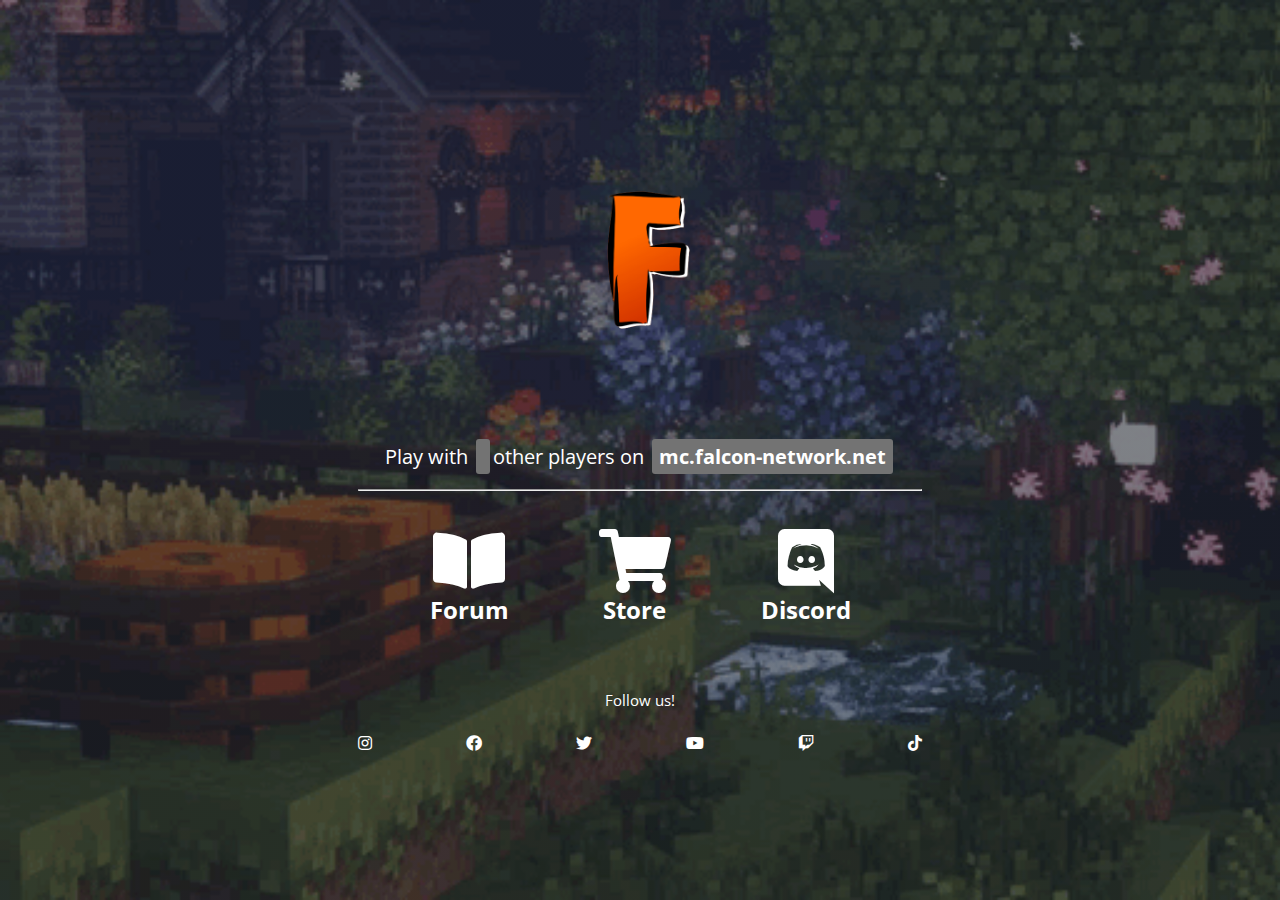
==== commit 117f882e: "Update index.html" ====
--- a/index.html
+++ b/index.html
@@ -2,39 +2,29 @@
 <html>
 <head>
 	<title>FalconMC | Portal</title>
-  	 <meta charset="utf-8" />
-   	 <meta http-equiv="X-UA-Compatible" content="IE=edge" />
-    	 <meta name="HandheldFriendly" content="True" />
-   	 <meta name="viewport" content="width=device-width, initial-scale=1.0" />>
+
+	<meta name="viewport" content="width=device-width, initial-scale=1.0">
 	<meta charset="utf-8">
 	<link rel="preconnect" href="https://fonts.googleapis.com">
 	<link rel="preconnect" href="https://fonts.gstatic.com" crossorigin>
 	<link href="https://fonts.googleapis.com/css2?family=Open+Sans:wght@400;700&display=swap" rel="stylesheet">
 	<link rel="stylesheet" href="../css/stylesheet.css">
 	<link rel="stylesheet" href="../fontawesome/css/all.min.css">
-	
+
 	<!-- Favicon -->
 	<link rel="icon" type="image/x-icon" href="../img/falcon.png">
-	
-	<script type='text/javascript' src='//pl17893690.highperformancecpmgate.com/2e/16/d6/2e16d6b03255f016e2cbae845dadb866.js'></script>
-	<script  src="https://code.jquery.com/jquery-3.5.1.min.js"  integrity="sha256-9/aliU8dGd2tb6OSsuzixeV4y/faTqgFtohetphbbj0=" crossorigin="anonymous"></script>
-	<script src="/assets/built/casper.js?v=2ae708477c"></script>
-	<script src="https://unpkg.com/aos@2.3.1/dist/aos.js"></script>
-	<script src="https://code.jquery.com/jquery-2.2.4.min.js"></script>
-	
-	
 </head>
 <body>
 	<div class="container">
 	  <div class="snow">
 		<div class="logo">
-			<img src="../img/falcon.png" alt="FalconMC Server Logo">
+			<img src="../img/falcon.png" alt="Falcon Logo">
 		</div>
 
 
 		<div class="playercount">
-			<p>Play with <span class="sip" data-ip="play.falcon-network.net" data-port="25565">
-			</span> other players on <span class="ip">play.falcon-network.net</span></p>
+			<p>Play with <span class="sip" data-ip="mc.falcon-network.net" data-port="10030">
+			</span> other players on <span class="ip">mc.falcon-network.net</span></p>
 		</div>
 		<hr>
 
@@ -58,29 +48,20 @@
 			</a>
 
 		</div>
-		<br><br><p class="subtitle">Follow us on our amazing platforms!</p><br>
+		<br><br><p class="subtitle">Follow us!</p><br>
 		<div class="social">
-			<a href="https://falcon-network.net/instagram" class="item forums"> <i class="fab fa-instagram" style="color:#ffffff"></i></a>
-			<a href="https://falcon-network.net/twitter" class="item forums"> <i class="fab fa-twitter" style="color:#ffffff"></i></a>
-			<a href="https://falcon-network.net/youtube" class="item forums"> <i class="fab fa-youtube" style="color:#ffffff"></i></a>
-			<a href="https://falcon-network.net/twitch" class="item forums"> <i class="fab fa-twitch" style="color:#ffffff"></i></a>
-			<a href="https://falcon-network.net/tiktok" class="item forums"> <i class="fab fa-tiktok" style="color:#ffffff"></i></a>
+			<a href="#" class="item forums"> <i class="fab fa-instagram" style="color:#ffffff"></i></a>
+			<a href="#" class="item forums"> <i class="fab fa-facebook" style="color:#ffffff"></i></a>
+			<a href="#" class="item forums"> <i class="fab fa-twitter" style="color:#ffffff"></i></a>
+			<a href="#" class="item forums"> <i class="fab fa-youtube" style="color:#ffffff"></i></a>
+			<a href="#" class="item forums"> <i class="fab fa-twitch" style="color:#ffffff"></i></a>
+			<a href="#" class="item forums"> <i class="fab fa-tiktok" style="color:#ffffff"></i></a>
 		</div>
 	  </div>	
 	</div>
-	
- <div class="intro">
-        <div class="intro-text">
-          <h1 class="hidee">
-            <div id="LogoAnim">
-            </div>
-          </h1>
-        </div>
-      </div>
-      <div class="slider"></div>
 
 	<script src="https://ajax.googleapis.com/ajax/libs/jquery/3.6.0/jquery.min.js"></script>
-	<script src="../js/firefly.js" type="text/javascript"></script>
-	<script src="../js/main.js" type="text/javascript"></script>
+	<script src="js/firefly.js" type="text/javascript"></script>
+	<script src="js/main.js" type="text/javascript"></script>
 </body>
 </html>
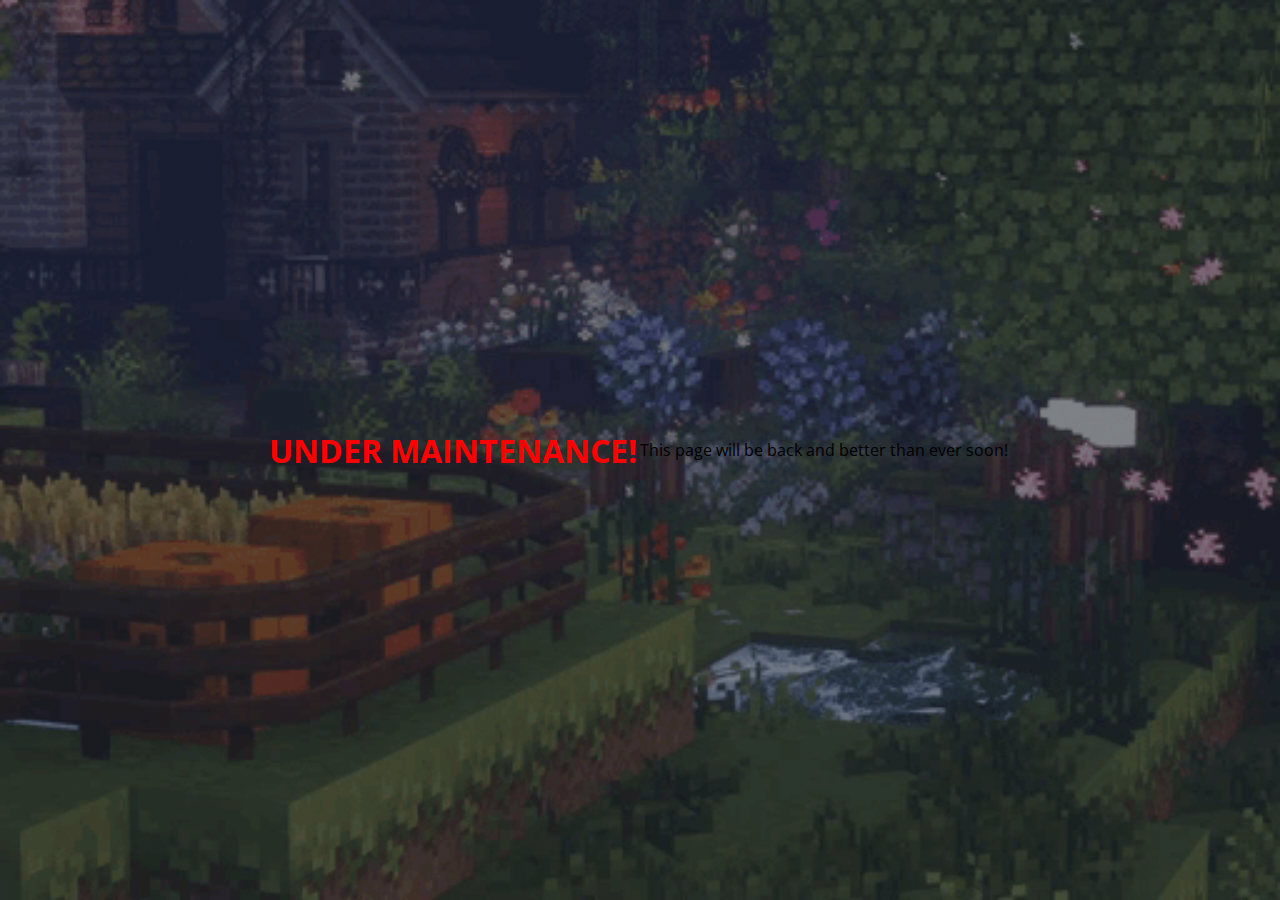
==== commit eabde6fc: "Update index.html" ====
--- a/index.html
+++ b/index.html
@@ -1,7 +1,7 @@
 <!DOCTYPE html>
 <html>
 <head>
-	<title>FalconMC | Portal</title>
+	<title>RevivalMC | Portal</title>
 
 	<meta name="viewport" content="width=device-width, initial-scale=1.0">
 	<meta charset="utf-8">
@@ -15,51 +15,11 @@
 	<link rel="icon" type="image/x-icon" href="../img/falcon.png">
 </head>
 <body>
-	<div class="container">
-	  <div class="snow">
-		<div class="logo">
-			<img src="../img/falcon.png" alt="Falcon Logo">
-		</div>
-
-
-		<div class="playercount">
-			<p>Play with <span class="sip" data-ip="mc.falcon-network.net" data-port="10030">
-			</span> other players on <span class="ip">mc.falcon-network.net</span></p>
-		</div>
-		<hr>
-
-		<div class="items">
-			<a href="https://chat.falcon-network.net" class="item forum"> <i class="fa fa-book-open fa-4x" alt="Forum icon" style="color:#ffffff"></i>
-				<div>
-					<p class="title">Forum</p>
-				</div>
-			</a>
-			
-			<a href="https://store.falcon-network.net/" class="item store"> <i class="fa fa-shopping-cart fa-4x" alt="Store icon" style="color:#ffffff"></i>
-				<div>
-					<p class="title">Store</p>
-				</div>
-			</a>
-			
-			<a href="https://falcon-network.net/discord" class="item forums"> <i class="fab fa-discord fa-4x" alt="Discord icon" style="color:#ffffff"></i>
-				<div>
-					<p class="title">Discord</p>
-				</div>
-			</a>
-
-		</div>
-		<br><br><p class="subtitle">Follow us!</p><br>
-		<div class="social">
-			<a href="#" class="item forums"> <i class="fab fa-instagram" style="color:#ffffff"></i></a>
-			<a href="#" class="item forums"> <i class="fab fa-facebook" style="color:#ffffff"></i></a>
-			<a href="#" class="item forums"> <i class="fab fa-twitter" style="color:#ffffff"></i></a>
-			<a href="#" class="item forums"> <i class="fab fa-youtube" style="color:#ffffff"></i></a>
-			<a href="#" class="item forums"> <i class="fab fa-twitch" style="color:#ffffff"></i></a>
-			<a href="#" class="item forums"> <i class="fab fa-tiktok" style="color:#ffffff"></i></a>
-		</div>
-	  </div>	
-	</div>
-
+	<h1 style="color:red">UNDER MAINTENANCE!</h1>
+	<p>This page will be back and better than ever soon!</p>
+	
+	
+	
 	<script src="https://ajax.googleapis.com/ajax/libs/jquery/3.6.0/jquery.min.js"></script>
 	<script src="js/firefly.js" type="text/javascript"></script>
 	<script src="js/main.js" type="text/javascript"></script>
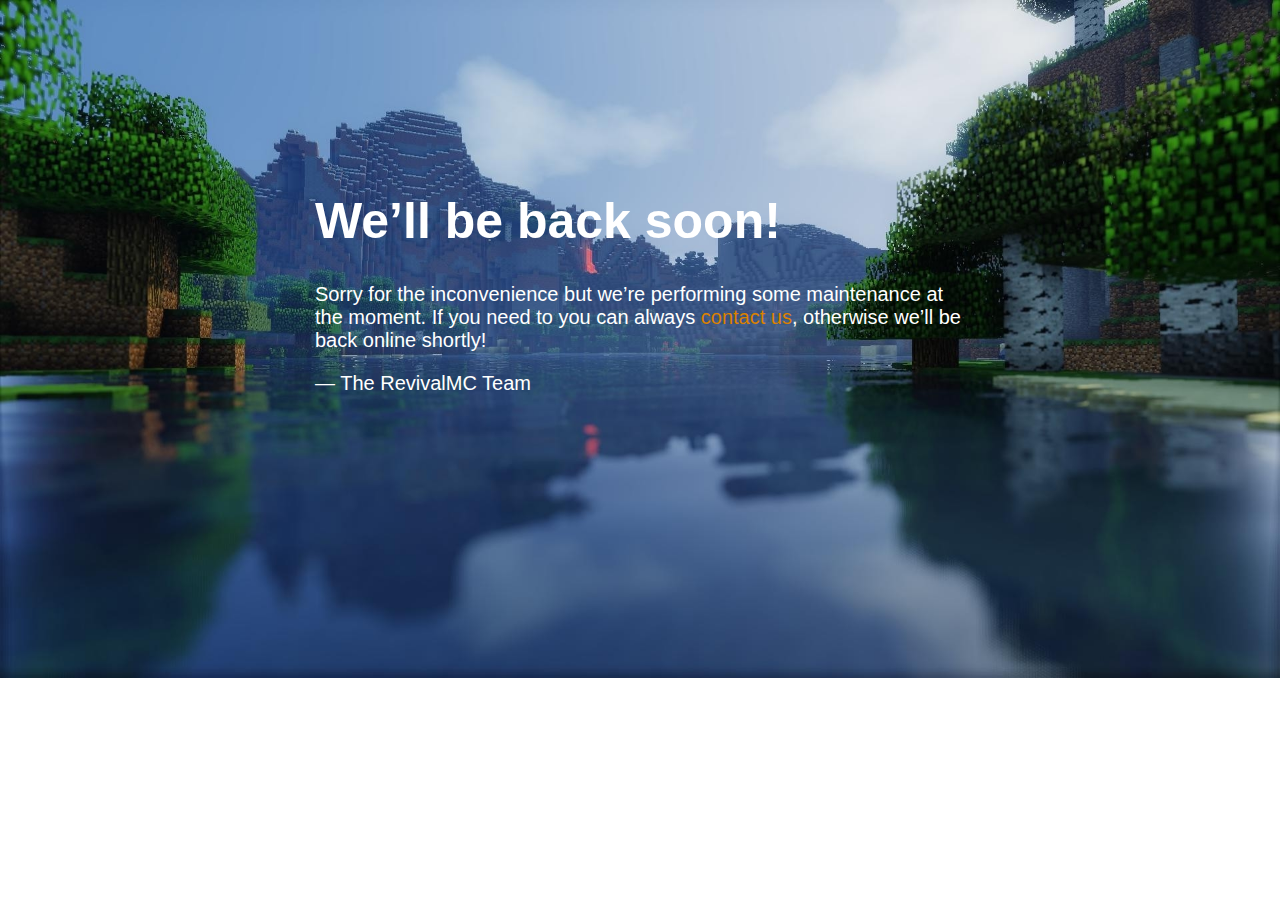
==== commit 538c1116: "Update index.html" ====
--- a/index.html
+++ b/index.html
@@ -1,27 +1,29 @@
-<!DOCTYPE html>
-<html>
+<!doctype html>
 <head>
-	<title>RevivalMC | Portal</title>
-
-	<meta name="viewport" content="width=device-width, initial-scale=1.0">
-	<meta charset="utf-8">
-	<link rel="preconnect" href="https://fonts.googleapis.com">
-	<link rel="preconnect" href="https://fonts.gstatic.com" crossorigin>
-	<link href="https://fonts.googleapis.com/css2?family=Open+Sans:wght@400;700&display=swap" rel="stylesheet">
-	<link rel="stylesheet" href="../css/stylesheet.css">
-	<link rel="stylesheet" href="../fontawesome/css/all.min.css">
-
-	<!-- Favicon -->
-	<link rel="icon" type="image/x-icon" href="../img/falcon.png">
-</head>
+    <title>Site Maintenance</title>
+    <meta charset="utf-8"/>
+    <meta name="robots" content="noindex"/>
+    <meta name="viewport" content="width=device-width, initial-scale=1.0">
+<style>
+	
+	body { text-align: center; padding: 20px; font: 20px Helvetica, sans-serif; color: #333; align-items: center; align-items: center; z-index: 0; position: relative; background: url(wallpaper.jpg) no-repeat top; background-size: cover; -webkit-background-size: cover; -moz-background-size: cover; -o-background-size: cover; -ms-background-size: cover; }
+      @media (min-width: 768px){
+        body{ padding-top: 150px;  font: 20px Helvetica, sans-serif; color: #FFFFFF; }
+      }
+      h1 { font-size: 50px; }
+      article { display: block; text-align: left; max-width: 650px; margin: 0 auto; }
+      a { color: #dc8100; text-decoration: none; }
+      a:hover { color: #333; text-decoration: none; }
+  
+</style>
+	
 <body>
-	<h1 style="color:red">UNDER MAINTENANCE!</h1>
-	<p>This page will be back and better than ever soon!</p>
-	
-	
-	
-	<script src="https://ajax.googleapis.com/ajax/libs/jquery/3.6.0/jquery.min.js"></script>
-	<script src="js/firefly.js" type="text/javascript"></script>
-	<script src="js/main.js" type="text/javascript"></script>
-</body>
-</html>
+<article>
+    <h1>We&rsquo;ll be back soon!</h1>
+    <div>
+        <p>Sorry for the inconvenience but we&rsquo;re performing some maintenance at the moment. If you need to you can always <a href="https://revivalmc.xyz/discord">contact us</a>, otherwise we&rsquo;ll be back online shortly!</p>
+        <p>&mdash; The RevivalMC Team</p>
+    </div>
+</article>
+	</body>
+	</html>
